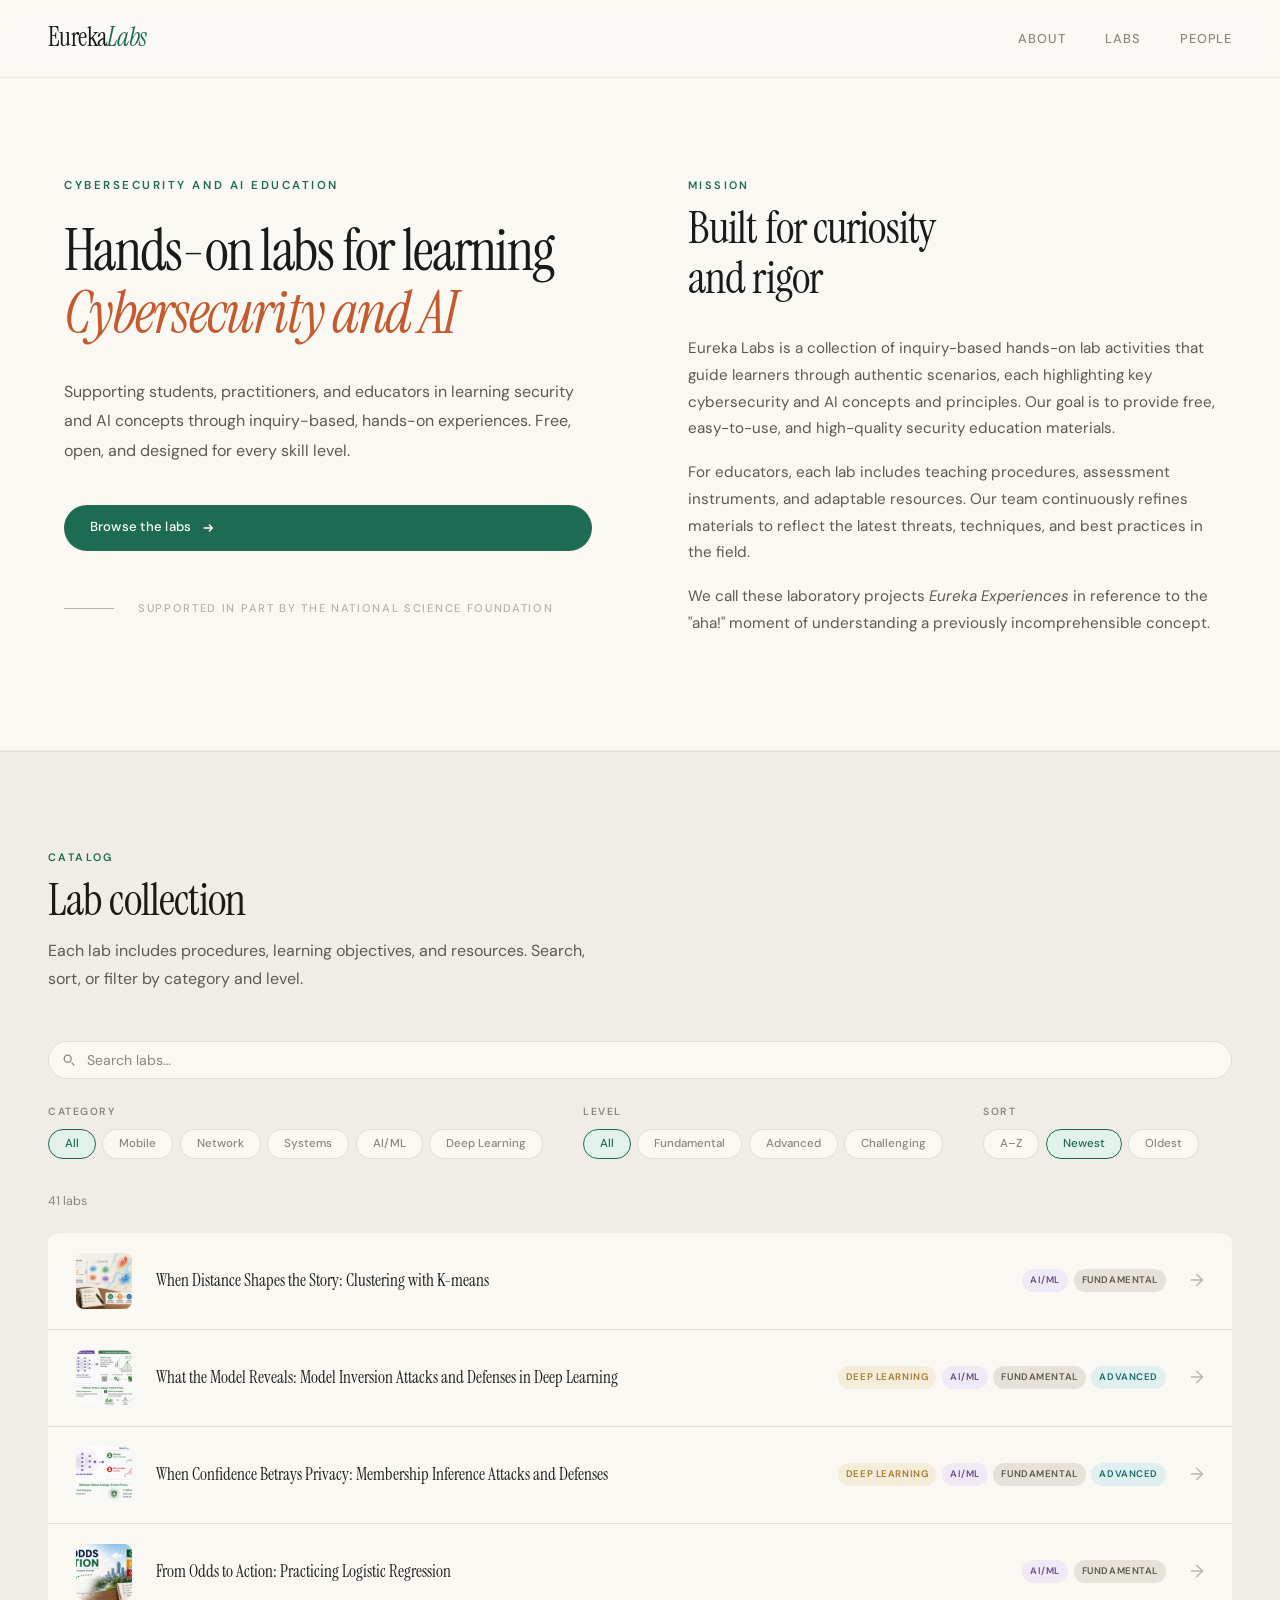
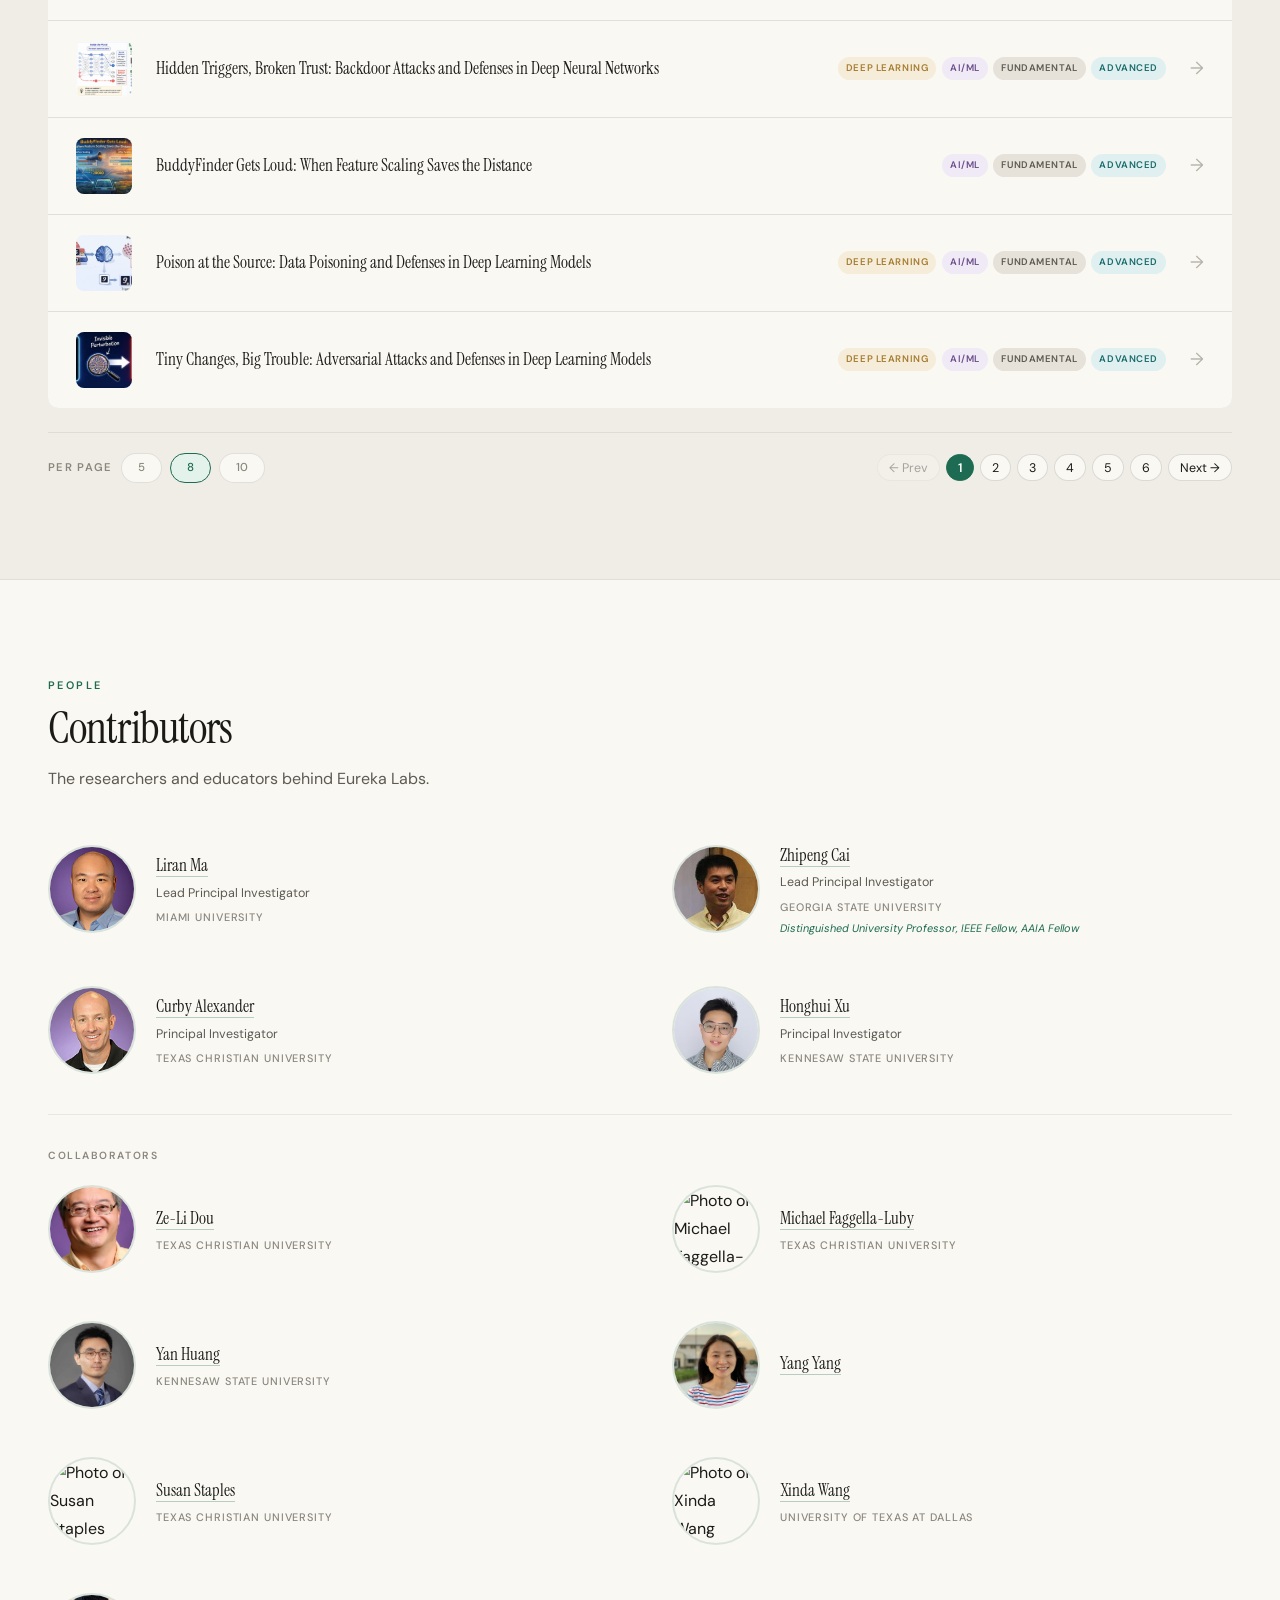
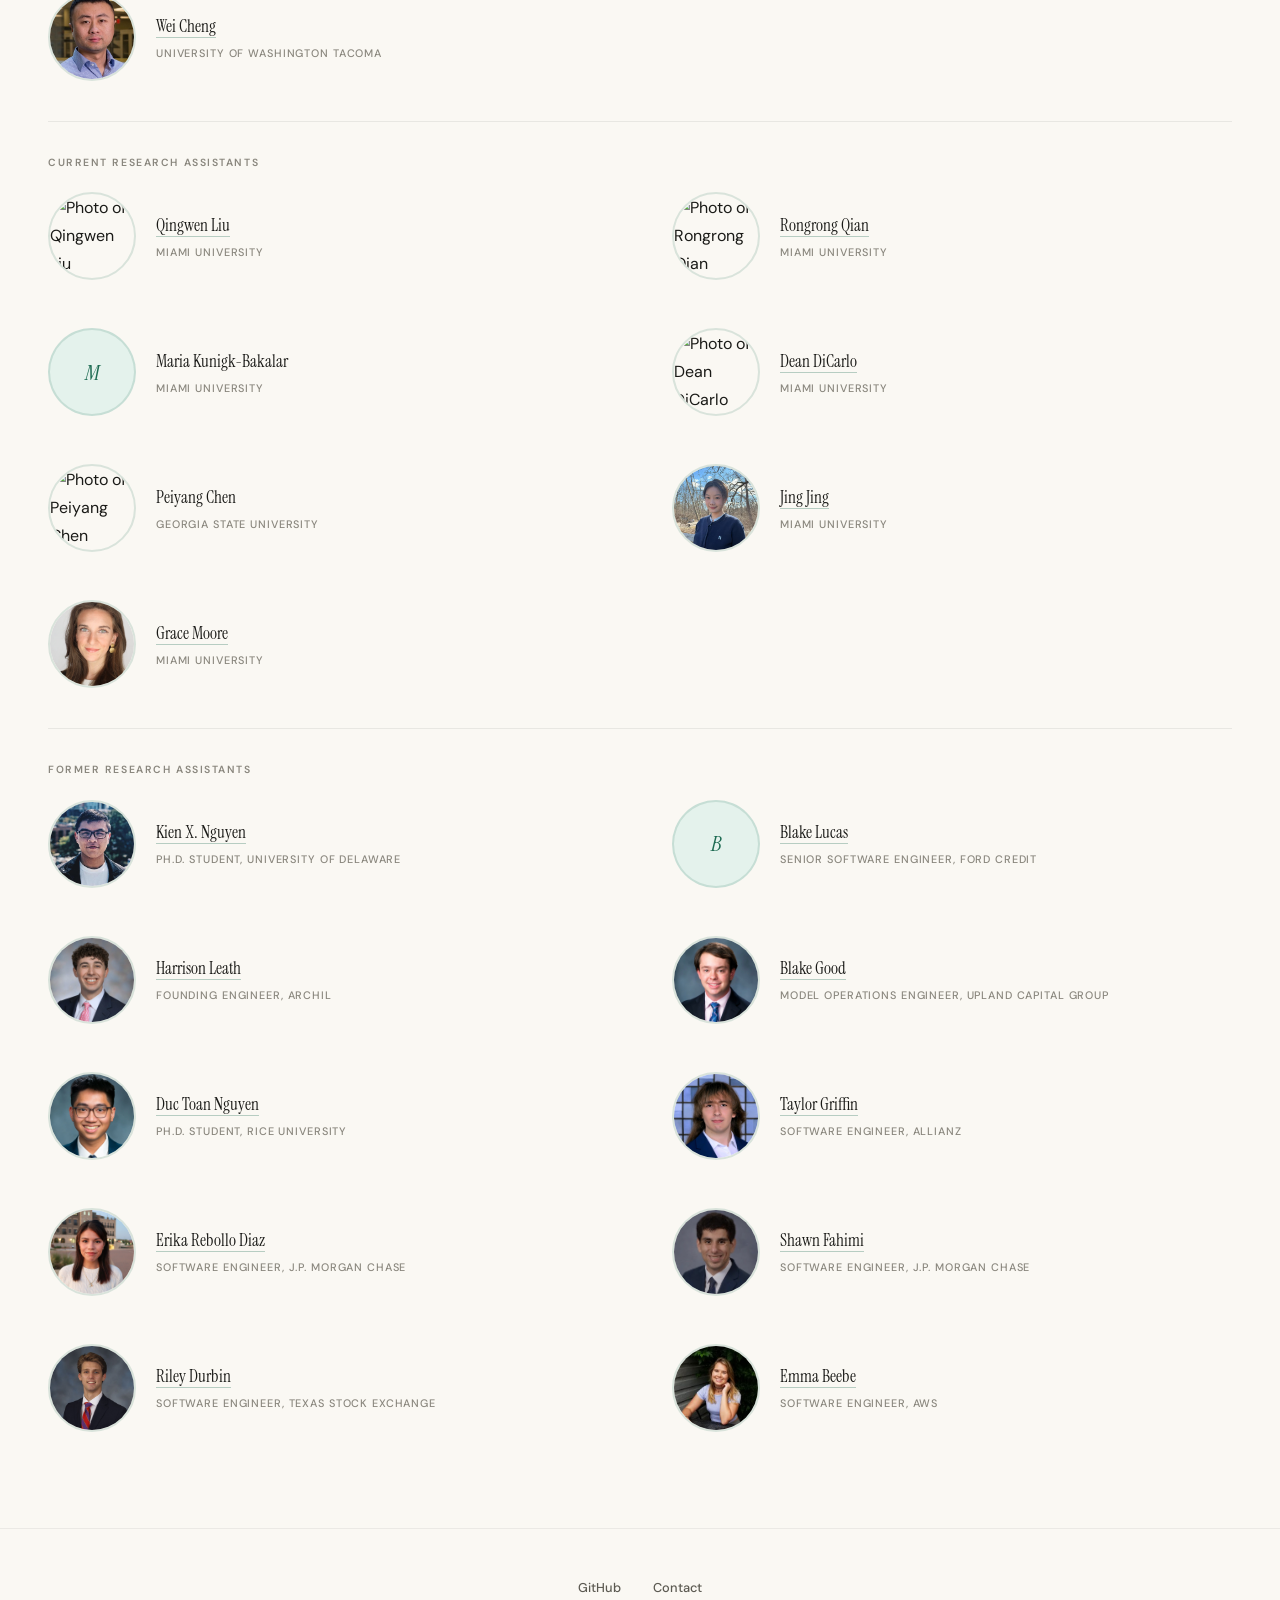
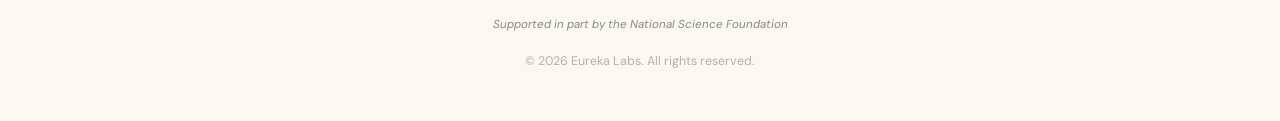
==== index.html @ 3bc28988 "Restore Yang Yang to Collaborators section Co-Authored-By: Claude Opus 4.8 <noreply@anthropic.com>" ====
<!DOCTYPE html>
<html lang="en">
<head>
  <meta charset="UTF-8">
  <meta name="viewport" content="width=device-width, initial-scale=1.0">
  <meta name="description" content="Eureka Labs — Free, inquiry-based, hands-on cybersecurity and AI labs for students, practitioners, and educators at every skill level.">
  <meta name="keywords" content="cybersecurity labs, AI labs, machine learning labs, hands-on security, WEP, WPA, SQL injection, XSS, deep learning, adversarial attacks, education">
  <meta property="og:type"        content="website">
  <meta property="og:url"         content="https://eurekalabs.net/">
  <meta property="og:title"       content="Eureka Labs — Hands-on Labs for Learning Security and AI">
  <meta property="og:description" content="Free, inquiry-based, hands-on cybersecurity and AI labs for students, practitioners, and educators at every skill level.">
  <meta property="og:image"       content="https://eurekalabs.net/og-image.png">
  <meta name="twitter:card"       content="summary_large_image">
  <link rel="canonical" href="https://eurekalabs.net/">
  <title>Eureka Labs — Hands-on Labs for Learning Security and AI</title>
  <link rel="preconnect" href="https://fonts.googleapis.com">
  <link rel="preconnect" href="https://fonts.gstatic.com" crossorigin>
  <link href="https://fonts.googleapis.com/css2?family=Instrument+Serif&family=DM+Sans:opsz,wght@9..40,400;9..40,500;9..40,600&display=swap" rel="stylesheet">
  <link rel="icon" type="image/svg+xml" href="favicon.svg">
  <link rel="stylesheet" href="style.css">
  <!-- Google Analytics -->
  <script async src="https://www.googletagmanager.com/gtag/js?id=G-SVHM47HLQ2"></script>
  <script>
    window.dataLayer = window.dataLayer || [];
    function gtag(){ dataLayer.push(arguments); }
    gtag('js', new Date());
    gtag('config', 'G-SVHM47HLQ2');
  </script>
</head>
<body>
  <a href="#labs" class="skip-link">Skip to labs</a>

  <nav>
    <a href="index.html" class="logo">Eureka<em>Labs</em></a>
    <ul class="nav-links">
      <li><a href="#about">About</a></li>
      <li><a href="#labs">Labs</a></li>
      <li><a href="#team">People</a></li>
    </ul>
    <button class="hamburger" aria-label="Open menu" onclick="document.getElementById('mobile-menu').classList.add('open')">
      <svg viewBox="0 0 24 24" fill="none" stroke-width="1.5" stroke-linecap="round"><path d="M4 7h16M4 12h16M4 17h16"/></svg>
    </button>
  </nav>

  <div class="mobile-menu" id="mobile-menu">
    <button class="close-btn" aria-label="Close menu" onclick="this.parentElement.classList.remove('open')">
      <svg viewBox="0 0 24 24" fill="none" stroke-width="1.5" stroke-linecap="round"><path d="M6 6l12 12M6 18L18 6"/></svg>
    </button>
    <a href="#about" onclick="this.parentElement.classList.remove('open')">About</a>
    <a href="#labs"  onclick="this.parentElement.classList.remove('open')">Labs</a>
    <a href="#team"  onclick="this.parentElement.classList.remove('open')">People</a>
  </div>

  <section class="hero" id="about">
    <div class="hero-grid">
      <div class="hero-left">
        <div class="hero-eyebrow">Cybersecurity and AI Education</div>
        <h1>Hands-on labs for learning <span class="accent">Cybersecurity and AI</span></h1>
        <p>Supporting students, practitioners, and educators in learning security and AI concepts through inquiry-based, hands-on experiences. Free, open, and designed for every skill level.</p>
        <a href="#labs" class="btn-primary">
          Browse the labs
          <svg viewBox="0 0 16 16" fill="none" stroke="currentColor" stroke-width="1.5"><path d="M3 8h10M9 4l4 4-4 4"/></svg>
        </a>
        <div class="hero-rule">
          <span></span>
          <small>Supported in part by the National Science Foundation</small>
        </div>
      </div>
      <div class="hero-right">
        <div class="section-eyebrow">Mission</div>
        <div class="section-title">Built for curiosity<br>and rigor</div>
        <div class="about-columns">
        <div class="about-prose">
          <p>Eureka Labs is a collection of inquiry-based hands-on lab activities that guide learners through authentic scenarios, each highlighting key cybersecurity and AI concepts and principles. Our goal is to provide free, easy-to-use, and high-quality security education materials.</p>
          <p>For educators, each lab includes teaching procedures, assessment instruments, and adaptable resources. Our team continuously refines materials to reflect the latest threats, techniques, and best practices in the field.</p>
          <p>We call these laboratory projects <em>Eureka Experiences</em> in reference to the "aha!" moment of understanding a previously incomprehensible concept.</p>
        </div>
        </div><!-- /about-columns -->
      </div><!-- /hero-right -->
    </div><!-- /hero-grid -->
  </section>

  <section class="labs" id="labs">
    <div class="container">
      <div class="section-eyebrow">Catalog</div>
      <div class="section-title">Lab collection</div>
      <div class="section-desc">Each lab includes procedures, learning objectives, and resources. Search, sort, or filter by category and level.</div>
      <div class="search-wrap">
        <svg class="search-icon" viewBox="0 0 16 16" fill="none" stroke="currentColor" stroke-width="1.5"><circle cx="6.5" cy="6.5" r="4"/><path d="M11 11l3 3"/></svg>
        <input type="search" id="lab-search" placeholder="Search labs…" autocomplete="off" aria-label="Search labs">
      </div>
      <div class="filters-row">
        <div class="filter-group">
          <span id="cat-label">Category</span>
          <div class="filter-chips" id="cat-filters" role="group" aria-labelledby="cat-label"></div>
        </div>
        <div class="filter-group">
          <span id="level-label">Level</span>
          <div class="filter-chips" id="level-filters" role="group" aria-labelledby="level-label"></div>
        </div>
        <div class="filter-group">
          <span id="sort-label">Sort</span>
          <div class="filter-chips" id="sort-controls" role="group" aria-labelledby="sort-label">
            <button class="filter-btn" aria-pressed="false" data-sort="alpha">A–Z</button>
            <button class="filter-btn" aria-pressed="true"  data-sort="newest">Newest</button>
            <button class="filter-btn" aria-pressed="false" data-sort="oldest">Oldest</button>
          </div>
        </div>
      </div>
      <div class="labs-count" id="labs-count" aria-live="polite"></div>
      <div class="labs-list" id="labs-list"></div>
      <div class="no-results hidden" id="no-results">No labs match the selected filters.</div>
      <div id="pagination"></div>
    </div>
  </section>

  <section class="team" id="team">
    <div class="container">
      <div class="section-eyebrow">People</div>
      <div class="section-title">Contributors</div>
      <div class="section-desc">The researchers and educators behind Eureka Labs.</div>
      <div class="team-grid" id="team-grid"></div>
      <div class="collab-heading">Collaborators</div>
      <div class="team-grid collab-grid" id="collab-grid"></div>
      <div class="collab-heading">Current Research Assistants</div>
      <div class="team-grid collab-grid" id="ra-grid"></div>
      <div class="collab-heading">Former Research Assistants</div>
      <div class="team-grid collab-grid" id="former-grid"></div>
    </div>
  </section>

  <footer>
    <div class="footer-links">
      <a href="https://github.com/eurekalabs01/eurekalabs01.github.io">GitHub</a>
      <a href="mailto:eurekalabs01@gmail.com">Contact</a>
    </div>
    <p class="nsf-note">Supported in part by the National Science Foundation</p>
    <p>&copy; <span id="copyright-year">2026</span> Eureka Labs. All rights reserved.</p>
  </footer>

  <script src="data.js?v=24"></script>
  <script src="utils.js?v=24"></script>
  <script src="app.js?v=24"></script>
</body>
</html>
---- style.css ----
/* ============================================================================
   EUREKA LABS — SHARED STYLES
   All visual styles for index.html and lab.html.
   Design tokens (colors, fonts) are at the top — start here for theming.
   ============================================================================ */

:root {
  --color-page:        #faf8f3;
  --color-surface:     #f0ede6;
  --color-surface-alt: #e6e2da;
  --color-text:        #1a1a17;
  --color-text-mid:    #5c5a52;
  --color-text-muted:  #8a877e;
  --color-text-faint:  #b5b2a9;
  --color-forest:       #1d6b52;
  --color-forest-dark:  #155741;
  --color-forest-light: #e4f2ec;
  --color-copper:       #c45a2d;
  --color-copper-light: #faeee8;
  --color-plum:         #6b4f8a;
  --color-plum-light:   #f0eaf6;
  --font-serif: 'Instrument Serif', Georgia, serif;
  --font-sans:  'DM Sans', system-ui, sans-serif;
  --border-subtle: 1px solid rgba(0, 0, 0, 0.06);
  --radius:        10px;
  --radius-pill:   100px;
}

*, *::before, *::after { box-sizing: border-box; margin: 0; padding: 0; }
html { scroll-behavior: smooth; }
body { font-family: var(--font-sans); background: var(--color-page); color: var(--color-text); line-height: 1.75; overflow-x: hidden; }
a { color: var(--color-forest); text-decoration: none; transition: color 0.2s; }
a:hover { color: var(--color-copper); }

/* --- Utility --- */
.hidden { display: none !important; }

/* --- Accessibility --- */
.skip-link { position: absolute; top: -100%; left: 1rem; padding: 0.5rem 1rem; background: var(--color-forest); color: #fff; border-radius: var(--radius); z-index: 200; font-size: 0.8rem; }
.skip-link:focus { top: 1rem; }

/* --- Nav --- */
nav { position: fixed; top: 0; left: 0; right: 0; z-index: 100; padding: 1rem 3rem; display: flex; align-items: center; justify-content: space-between; background: rgba(250, 248, 243, 0.92); backdrop-filter: blur(16px); border-bottom: var(--border-subtle); }
.logo { font-family: var(--font-serif); font-size: 1.6rem; color: var(--color-text); letter-spacing: -0.02em; }
.logo em { font-style: italic; color: var(--color-forest); }
.nav-links { list-style: none; display: flex; gap: 2.5rem; }
.nav-links a { font-size: 0.8rem; color: var(--color-text-muted); font-weight: 500; letter-spacing: 0.06em; text-transform: uppercase; transition: color 0.2s; }
.nav-links a:hover { color: var(--color-text); }

.hamburger { display: none; background: none; border: none; cursor: pointer; padding: 4px; }
.hamburger svg { width: 24px; height: 24px; stroke: var(--color-text); }
.mobile-menu { display: none; position: fixed; top: 0; left: 0; right: 0; bottom: 0; background: rgba(250, 248, 243, 0.98); z-index: 150; flex-direction: column; align-items: center; justify-content: center; gap: 2rem; }
.mobile-menu.open { display: flex; }
.mobile-menu a { font-family: var(--font-serif); font-size: 1.8rem; color: var(--color-text); }
.mobile-menu .close-btn { position: absolute; top: 1.25rem; right: 1.5rem; background: none; border: none; cursor: pointer; padding: 4px; }
.mobile-menu .close-btn svg { width: 24px; height: 24px; stroke: var(--color-text); }

/* --- Layout --- */
section { padding: 6rem 3rem; }
.container { max-width: 1200px; margin: 0 auto; }
.section-eyebrow { font-size: 0.68rem; text-transform: uppercase; letter-spacing: 0.22em; color: var(--color-forest); margin-bottom: 0.5rem; font-weight: 600; }
.section-title { font-family: var(--font-serif); font-size: clamp(1.8rem, 3.5vw, 2.8rem); font-weight: 400; letter-spacing: -0.02em; margin-bottom: 0.75rem; line-height: 1.12; }
.section-desc { color: var(--color-text-mid); max-width: 540px; margin-bottom: 3rem; font-size: 1rem; }

/* --- Shared components --- */
.tag { font-size: 0.6rem; font-weight: 600; text-transform: uppercase; letter-spacing: 0.06em; padding: 0.18rem 0.5rem; border-radius: var(--radius-pill); white-space: nowrap; background: var(--tag-bg); color: var(--tag-color); }
.tags { display: flex; gap: 0.35rem; flex-wrap: wrap; }
.btn-primary { display: inline-flex; align-items: center; gap: 0.6rem; padding: 0.7rem 1.6rem; background: var(--color-forest); border: none; border-radius: var(--radius-pill); font-family: var(--font-sans); font-size: 0.82rem; font-weight: 500; color: #fff; letter-spacing: 0.02em; cursor: pointer; transition: background 0.25s; }
.btn-primary:hover { background: var(--color-forest-dark); color: #fff; }
.btn-primary svg { width: 14px; height: 14px; transition: transform 0.25s; }
.btn-primary:hover svg { transform: translateX(3px); }

/* --- Hero (index.html) --- */
.hero { padding: 8rem 4rem 6rem; border-bottom: var(--border-subtle); }
.hero-grid { display: grid; grid-template-columns: 1fr 1fr; gap: 6rem; align-items: start; max-width: 1440px; margin: 0 auto; }
.hero-left { display: flex; flex-direction: column; padding-top: 3rem; }
.hero-right { padding-top: 3rem; }
.hero-eyebrow { font-size: 0.72rem; text-transform: uppercase; letter-spacing: 0.22em; color: var(--color-forest); margin-bottom: 1.5rem; font-weight: 600; }
.hero h1 { font-family: var(--font-serif); font-size: clamp(2.4rem, 4.5vw, 4rem); font-weight: 400; line-height: 1.08; letter-spacing: -0.03em; margin-bottom: 2rem; }
.hero h1 .accent { font-style: italic; color: var(--color-copper); }
.hero-left > p { color: var(--color-text-mid); font-size: 1rem; line-height: 1.85; margin-bottom: 2.5rem; }
.hero-rule { display: flex; align-items: center; gap: 1.5rem; margin-top: 3rem; }
.hero-rule span { height: 1px; flex: 0 0 50px; background: var(--color-text-faint); }
.hero-rule small { font-size: 0.7rem; color: var(--color-text-faint); text-transform: uppercase; letter-spacing: 0.15em; font-weight: 500; }

/* --- About columns (inside hero-right) --- */
.about-columns { display: grid; grid-template-columns: 1fr; gap: 2rem; margin-top: 2rem; }
.about-prose { color: var(--color-text-mid); font-size: 0.95rem; }
.about-prose p { margin-bottom: 1.1rem; }

/* --- Lab catalog (index.html) --- */
.labs { background: var(--color-surface); border-top: var(--border-subtle); border-bottom: var(--border-subtle); }
.search-wrap { position: relative; margin-bottom: 1.5rem; }
.search-icon { position: absolute; left: 0.85rem; top: 50%; transform: translateY(-50%); width: 14px; height: 14px; stroke: var(--color-text-muted); pointer-events: none; }
#lab-search { width: 100%; padding: 0.55rem 1rem 0.55rem 2.4rem; border: 1px solid rgba(0,0,0,0.1); border-radius: var(--radius-pill); background: var(--color-page); font-family: var(--font-sans); font-size: 0.88rem; color: var(--color-text); outline: none; transition: border-color 0.2s; }
#lab-search::placeholder { color: var(--color-text-muted); }
#lab-search:focus { border-color: var(--color-forest); }
.filters-row { display: flex; gap: 2.5rem; margin-bottom: 2rem; flex-wrap: wrap; align-items: flex-start; }
.filter-group span { display: block; font-size: 0.65rem; text-transform: uppercase; letter-spacing: 0.15em; color: var(--color-text-muted); font-weight: 600; margin-bottom: 0.5rem; }
.filter-chips { display: flex; gap: 0.4rem; flex-wrap: wrap; }
.filter-btn { font-family: var(--font-sans); font-size: 0.72rem; padding: 0.4rem 1rem; border: 1px solid rgba(0,0,0,0.1); border-radius: var(--radius-pill); background: var(--color-page); color: var(--color-text-muted); cursor: pointer; font-weight: 500; transition: all 0.2s; }
.filter-btn:hover { border-color: var(--color-text-mid); color: var(--color-text-mid); }
.filter-btn[aria-pressed="true"] { border-color: var(--color-forest); color: var(--color-forest); background: var(--color-forest-light); }
.labs-count { font-size: 0.78rem; color: var(--color-text-muted); margin-bottom: 1.25rem; }
.labs-list { display: flex; flex-direction: column; gap: 1px; background: rgba(0,0,0,0.06); border-radius: var(--radius); overflow: hidden; }
.lab-row { display: grid; grid-template-columns: 56px 1fr auto auto; gap: 1.5rem; align-items: center; padding: 1.25rem 1.75rem; background: var(--color-page); transition: background 0.2s; color: inherit; text-decoration: none; }
.lab-thumb { width: 56px; height: 56px; object-fit: cover; border-radius: 8px; flex-shrink: 0; background: var(--color-surface-alt); }
.lab-row:hover { background: rgba(255,255,255,0.7); color: inherit; }
.lab-row h3 { font-family: var(--font-serif); font-size: 1.05rem; font-weight: 400; line-height: 1.35; }
.lab-row .arrow { font-size: 1.1rem; color: var(--color-text-faint); transition: transform 0.2s, color 0.2s; flex-shrink: 0; }
.lab-row:hover .arrow { transform: translateX(4px); color: var(--color-forest); }
.no-results { padding: 3rem; text-align: center; background: var(--color-page); border-radius: var(--radius); color: var(--color-text-muted); font-size: 0.9rem; }

/* Pagination */
.pagination-bar { display: flex; align-items: center; justify-content: space-between; flex-wrap: wrap; gap: 1rem; margin-top: 1.5rem; padding-top: 1.25rem; border-top: 1px solid rgba(0,0,0,0.07); }
.page-size { display: flex; align-items: center; gap: 0.5rem; }
.page-size span { font-size: 0.7rem; text-transform: uppercase; letter-spacing: 0.12em; color: var(--color-text-muted); font-weight: 600; }
.page-controls { display: flex; align-items: center; gap: 0.35rem; }
.page-btn { padding: 0.3rem 0.7rem; border: 1px solid rgba(0,0,0,0.12); border-radius: var(--radius-pill); background: var(--color-page); font-family: var(--font-sans); font-size: 0.78rem; color: var(--color-text); cursor: pointer; transition: background 0.15s, border-color 0.15s; }
.page-btn:hover:not([disabled]) { background: var(--color-surface-alt); }
.page-btn.active { background: var(--color-forest); color: #fff; border-color: var(--color-forest); font-weight: 600; }
.page-btn[disabled] { opacity: 0.35; cursor: default; }

/* --- Team (index.html) --- */
.team { background: var(--color-page); }
.team-grid { display: grid; grid-template-columns: repeat(2, 1fr); gap: 3rem 4rem; }
.team-member { display: flex; align-items: center; gap: 1.25rem; }
.team-avatar { width: 88px; height: 88px; border-radius: 50%; flex-shrink: 0; object-fit: cover; border: 2px solid rgba(29,107,82,0.15); }
div.team-avatar { display: flex; align-items: center; justify-content: center; font-family: var(--font-serif); font-size: 1.4rem; font-style: italic; background: var(--color-forest-light); color: var(--color-forest); }
.team-member h4 { font-family: var(--font-serif); font-size: 1.05rem; font-weight: 400; margin-bottom: 0.15rem; }
.team-member h4 a { color: inherit; text-decoration: none; border-bottom: 1px solid rgba(29,107,82,0.3); transition: border-color 0.2s, color 0.2s; }
.team-member h4 a:hover { color: var(--color-forest); border-color: var(--color-forest); }
.team-member .role { font-size: 0.78rem; color: var(--color-text-mid); margin-bottom: 0.2rem; }
.team-member .affil { font-size: 0.68rem; color: var(--color-text-muted); text-transform: uppercase; letter-spacing: 0.08em; font-weight: 500; }
.team-member .honors { font-size: 0.68rem; color: var(--color-forest); font-style: italic; margin-top: 0.15rem; }
.collab-heading { font-size: 0.65rem; text-transform: uppercase; letter-spacing: 0.15em; color: var(--color-text-muted); font-weight: 600; margin: 2.5rem 0 1.25rem; padding-top: 2rem; border-top: 1px solid rgba(0,0,0,0.07); }
.collab-grid .team-member .role { display: none; }

/* --- Lab detail page (lab.html) --- */
.lab-page { padding: 8rem 3rem 4rem; max-width: 1200px; margin: 0 auto; }
.back-link { display: inline-block; font-size: 0.82rem; color: var(--color-text-muted); margin-bottom: 2rem; transition: color 0.2s; }
.back-link:hover { color: var(--color-forest); }
.lab-header { margin-bottom: 2rem; }
.lab-header .tags { margin-bottom: 1rem; }
.lab-header h1 { font-family: var(--font-serif); font-size: clamp(1.8rem, 4vw, 2.8rem); font-weight: 400; line-height: 1.15; letter-spacing: -0.02em; }
.lab-meta { display: flex; gap: 2rem; flex-wrap: wrap; padding: 1rem 0; margin-bottom: 2rem; border-top: var(--border-subtle); border-bottom: var(--border-subtle); }
.lab-meta-item { display: flex; flex-direction: column; gap: 0.15rem; }
.meta-label { font-size: 0.65rem; text-transform: uppercase; letter-spacing: 0.12em; color: var(--color-text-muted); font-weight: 600; }
/* Cover images display at natural aspect ratio — never cropped or upscaled */
.lab-image { width: fit-content; max-width: 100%; margin: 0 auto 2.5rem; border-radius: var(--radius); overflow: hidden; border: var(--border-subtle); }
.lab-image img { max-width: 100%; max-height: 480px; display: block; }
.lab-teaser { font-family: var(--font-serif); font-size: 1.1rem; font-style: italic; color: var(--color-text-mid); margin-bottom: 2rem; line-height: 1.6; }
.lab-note { margin-top: 1rem; font-size: 0.93rem; color: var(--color-text-muted); line-height: 1.65; background: var(--color-surface-alt); border-left: 3px solid var(--color-forest); border-radius: 0 var(--radius) var(--radius) 0; padding: 0.75rem 1rem; }
.lab-section { margin-bottom: 2.5rem; }
.lab-section h2 { font-family: var(--font-serif); font-size: 1.3rem; font-weight: 400; margin-bottom: 0.75rem; color: var(--color-text); }
.lab-section p { color: var(--color-text-mid); font-size: 1rem; line-height: 1.85; }
.resources-list { list-style: none; padding: 0; }
.resources-list li { margin-bottom: 0.5rem; }
.resources-list li a { font-size: 0.92rem; font-weight: 500; color: var(--color-forest); }
.resources-list li a:hover { color: var(--color-copper); }
.resource-label { display: block; font-size: 0.92rem; font-weight: 500; color: var(--color-text-mid); margin-bottom: 0.5rem; }
.resource-video { width: 100%; max-height: 360px; border-radius: var(--radius); border: var(--border-subtle); margin-bottom: 1rem; }
.lab-not-found { text-align: center; padding: 4rem 0; }
.lab-not-found h1 { font-family: var(--font-serif); font-size: 2rem; margin-bottom: 1rem; }
.lab-not-found p { color: var(--color-text-muted); margin-bottom: 2rem; }

/* --- Footer --- */
footer { padding: 3rem; text-align: center; border-top: var(--border-subtle); }
footer p { font-size: 0.78rem; color: var(--color-text-faint); }
.footer-links { display: flex; gap: 2rem; justify-content: center; margin-bottom: 1rem; }
.footer-links a { font-size: 0.8rem; color: var(--color-text-mid); font-weight: 500; }
.nsf-note { font-size: 0.72rem; color: var(--color-text-muted); margin-bottom: 1rem; font-style: italic; }

/* --- Mobile --- */
@media (max-width: 768px) {
  nav { padding: 1rem 1.5rem; }
  .nav-links { display: none; }
  .hamburger { display: block; }
  .hero { padding: 6rem 1.5rem 3rem; }
  .hero-grid { grid-template-columns: 1fr; gap: 3rem; }
  .hero-right { padding-top: 0; }
  section { padding: 4rem 1.5rem; }
  .filters-row { gap: 1.5rem; }
  .lab-row { grid-template-columns: 48px 1fr; gap: 0.75rem; padding: 1rem 1.25rem; }
  .lab-thumb { width: 48px; height: 48px; }
  .lab-row .tags { grid-column: 2; }
  .lab-row .arrow { display: none; }
  .lab-page { padding: 7rem 1.5rem 3rem; }
  .team-grid { grid-template-columns: 1fr; gap: 2rem; }
}
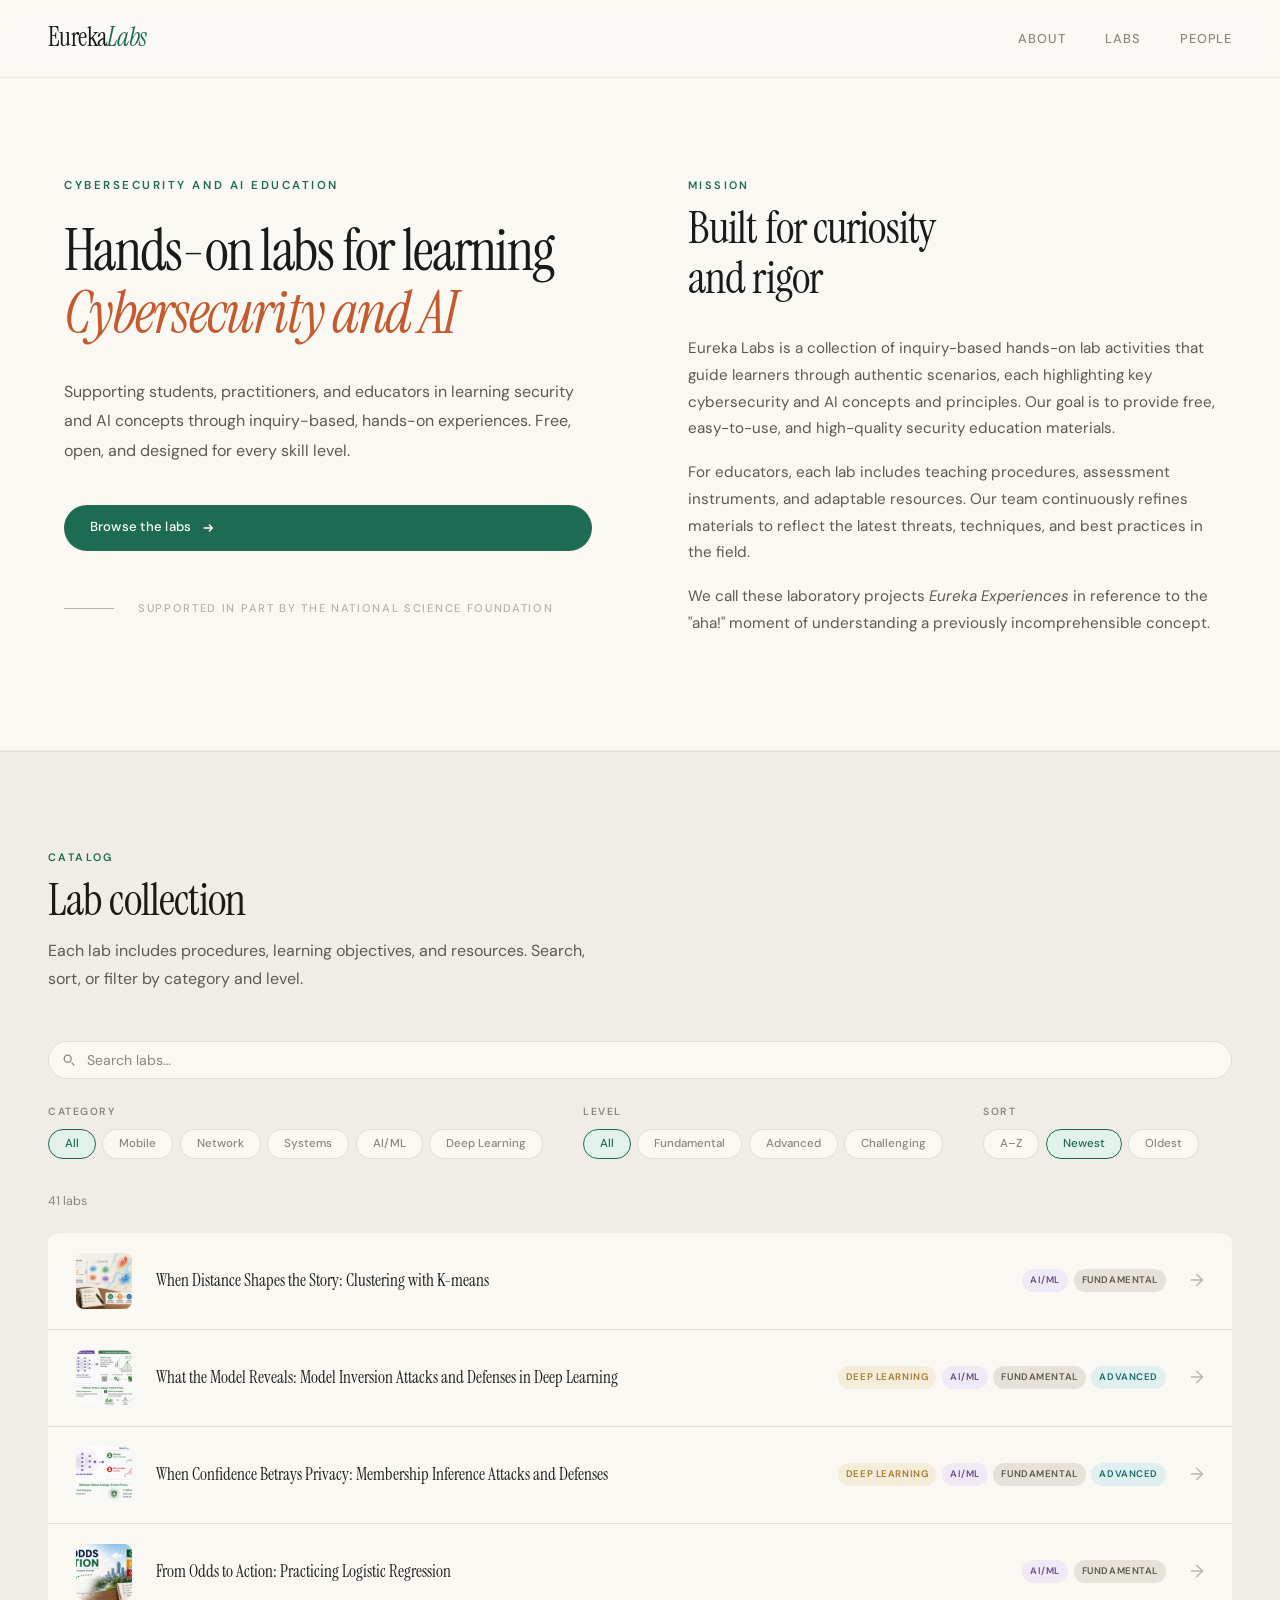
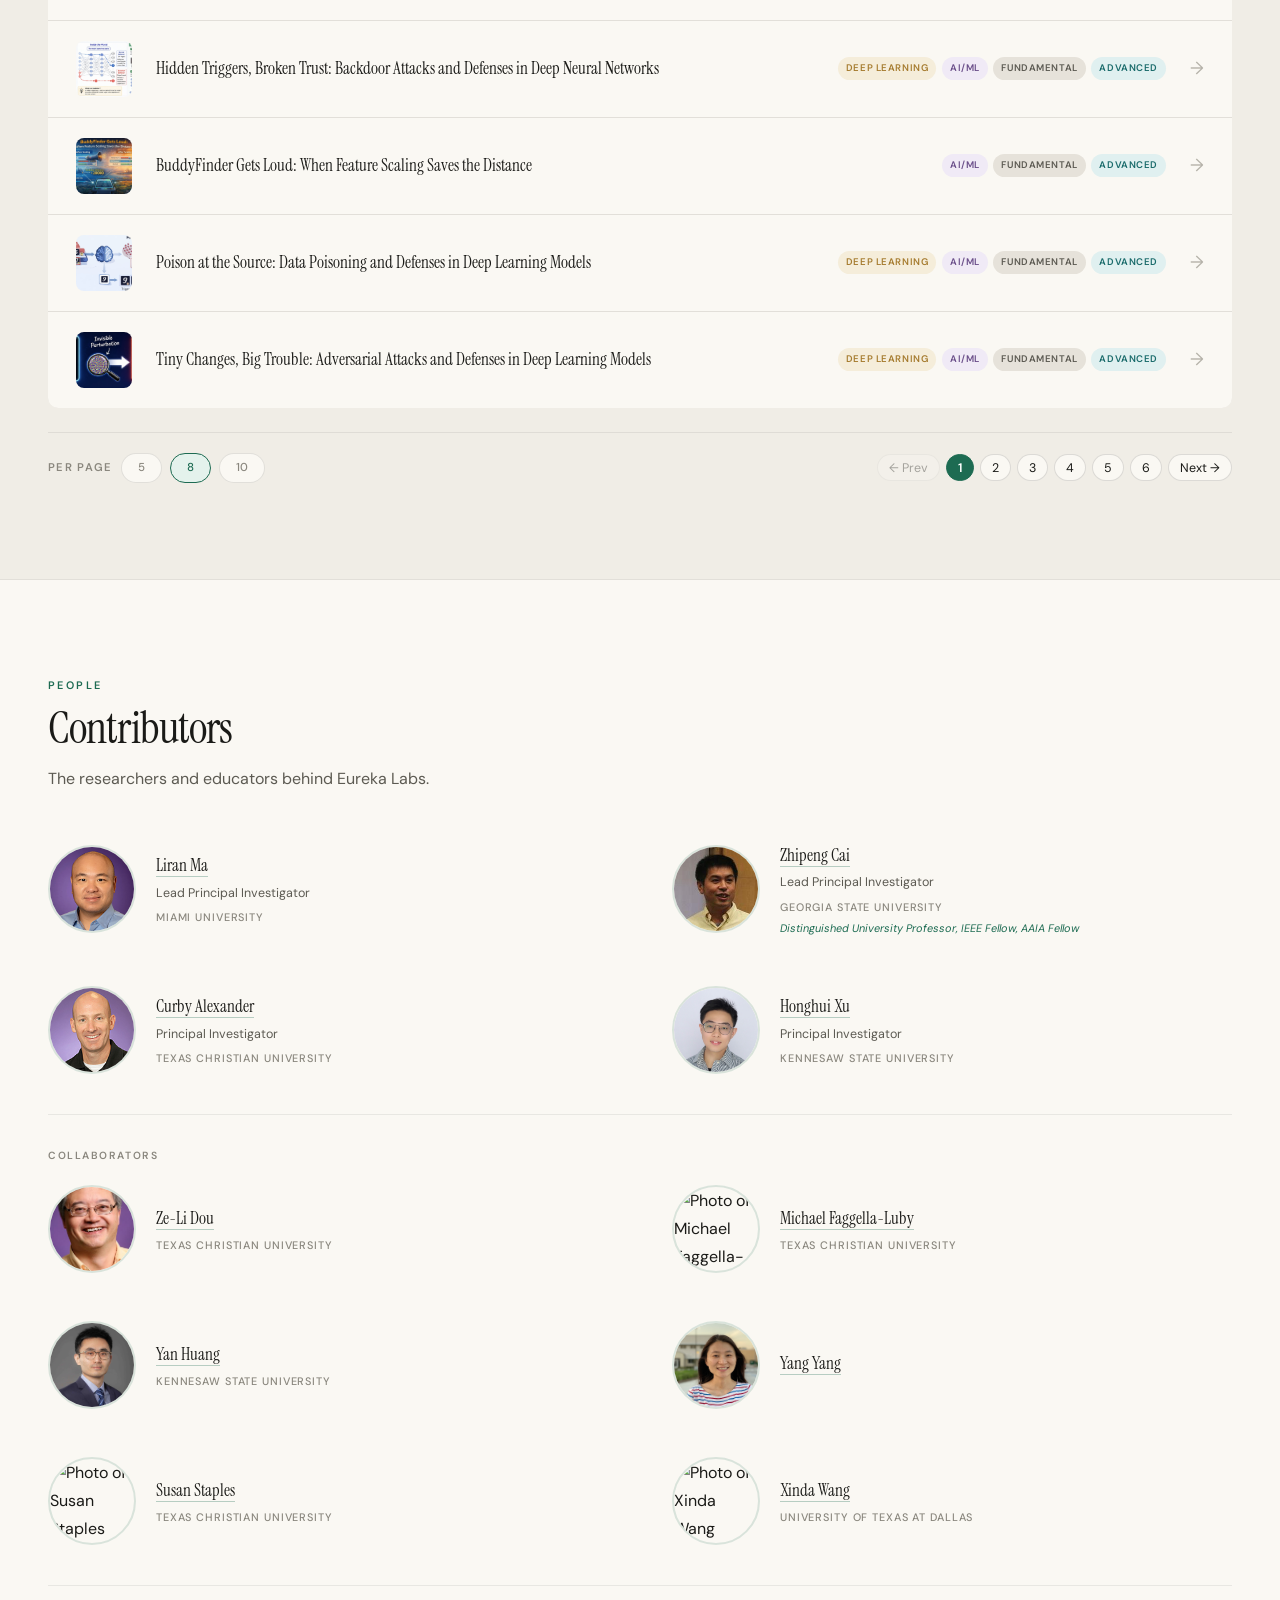
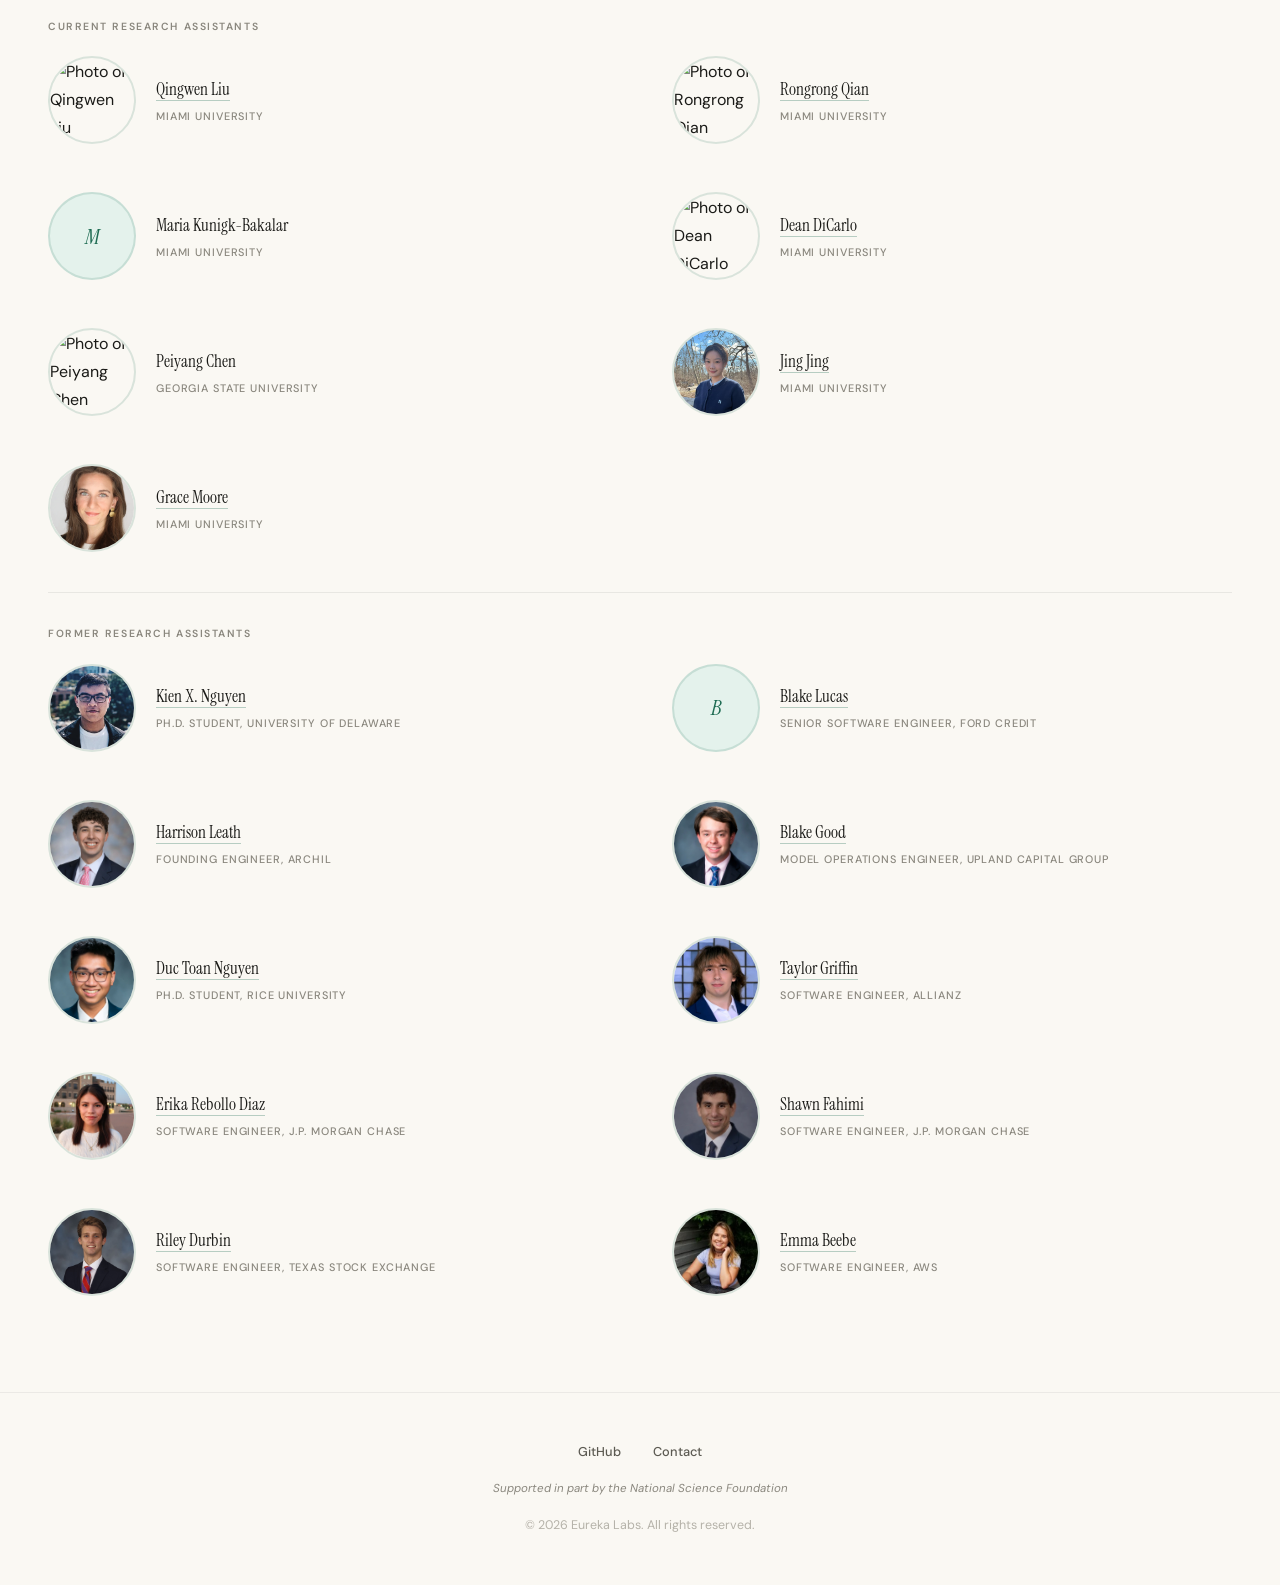
==== commit c4187fbf: "Hide Wei Cheng from Collaborators section Co-Authored-By: Claude Opus 4.8 <noreply@anthropic.com>" ====
--- a/index.html
+++ b/index.html
@@ -138,8 +138,8 @@
     <p>&copy; <span id="copyright-year">2026</span> Eureka Labs. All rights reserved.</p>
   </footer>
 
-  <script src="data.js?v=24"></script>
-  <script src="utils.js?v=24"></script>
-  <script src="app.js?v=24"></script>
+  <script src="data.js?v=25"></script>
+  <script src="utils.js?v=25"></script>
+  <script src="app.js?v=25"></script>
 </body>
 </html>
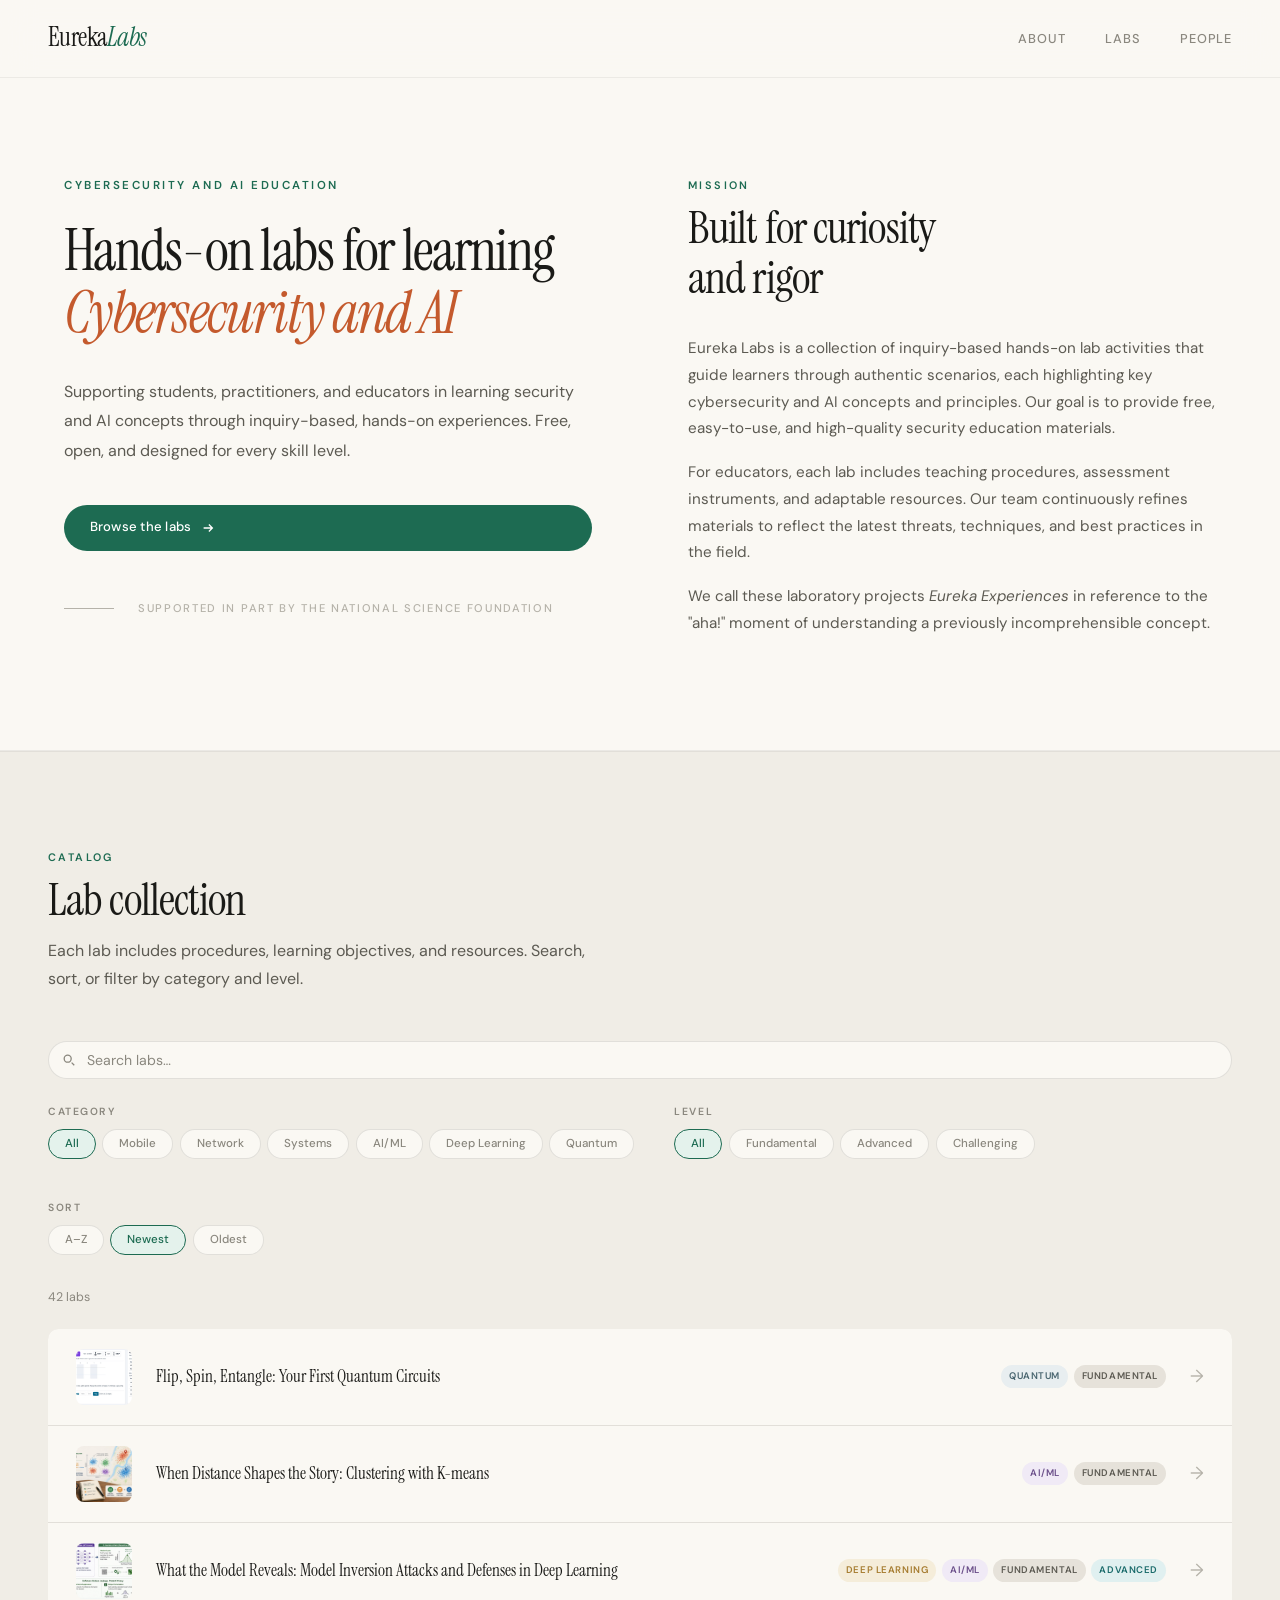
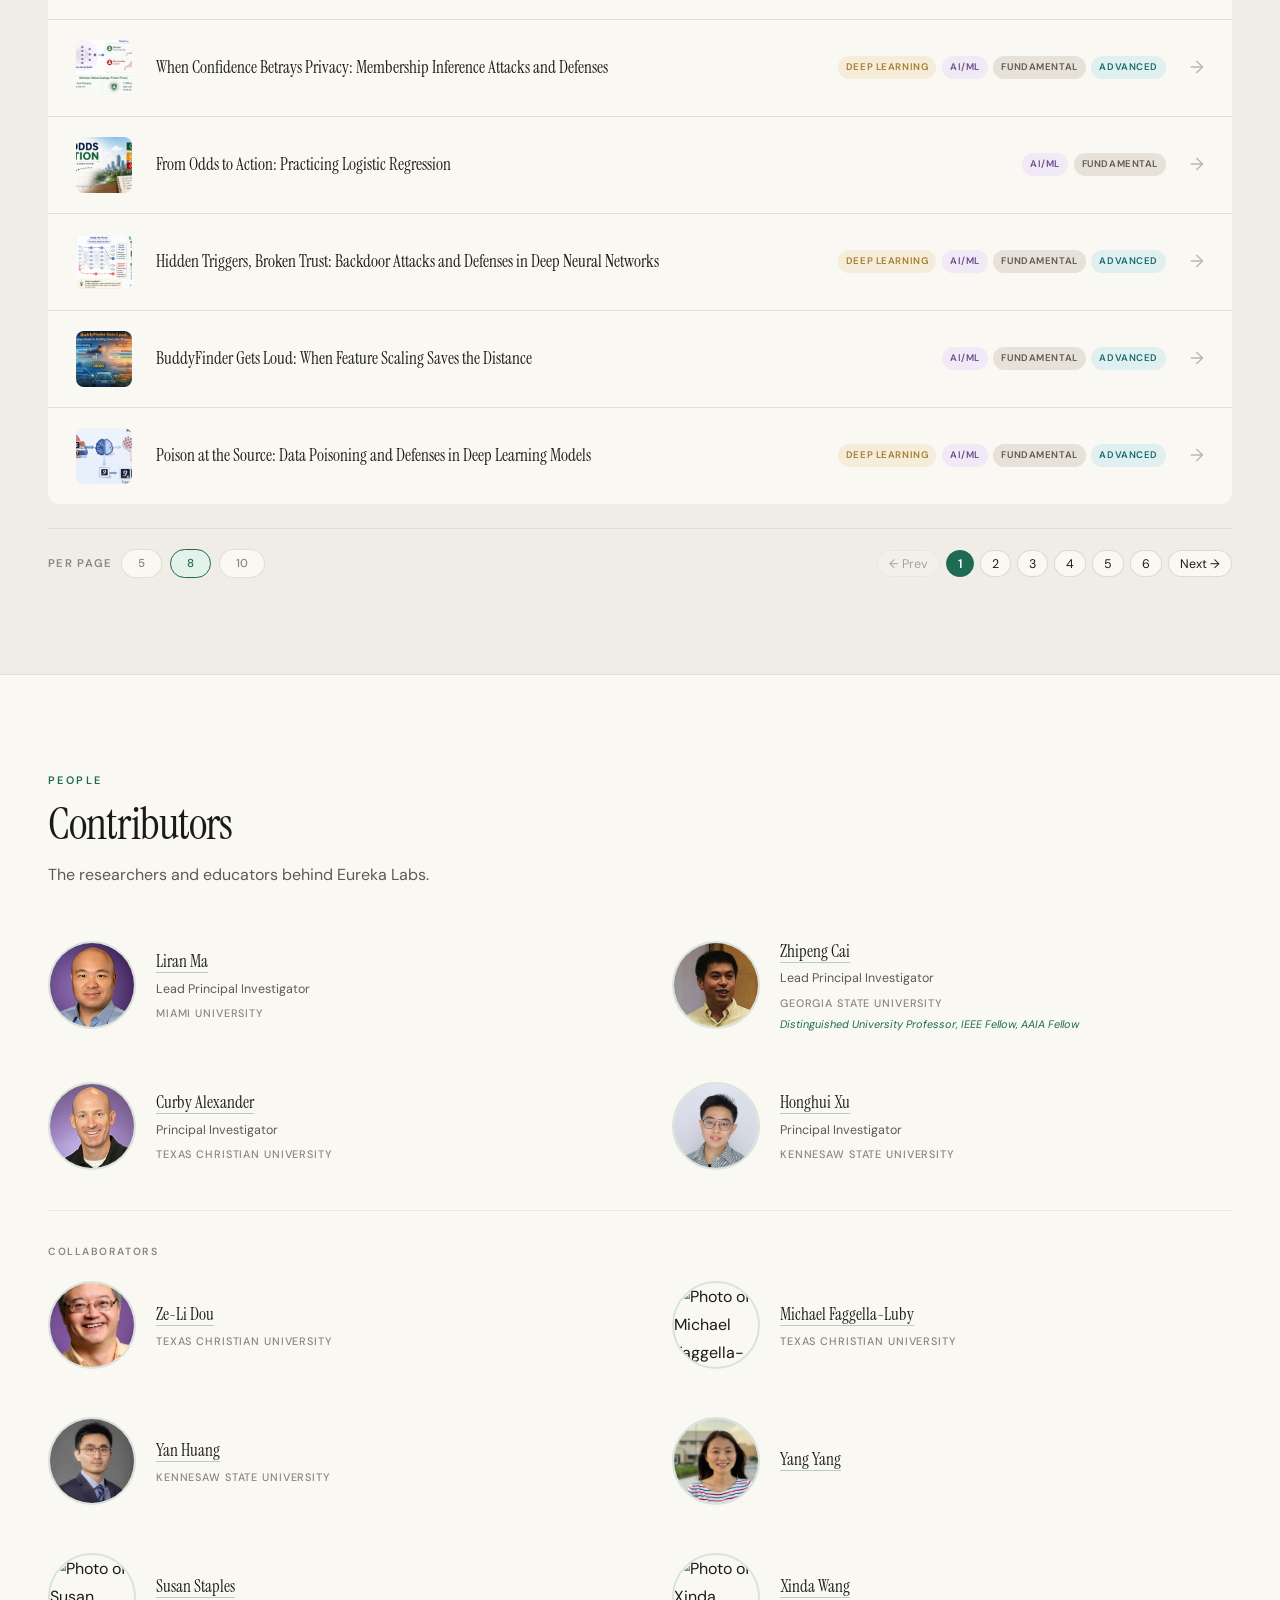
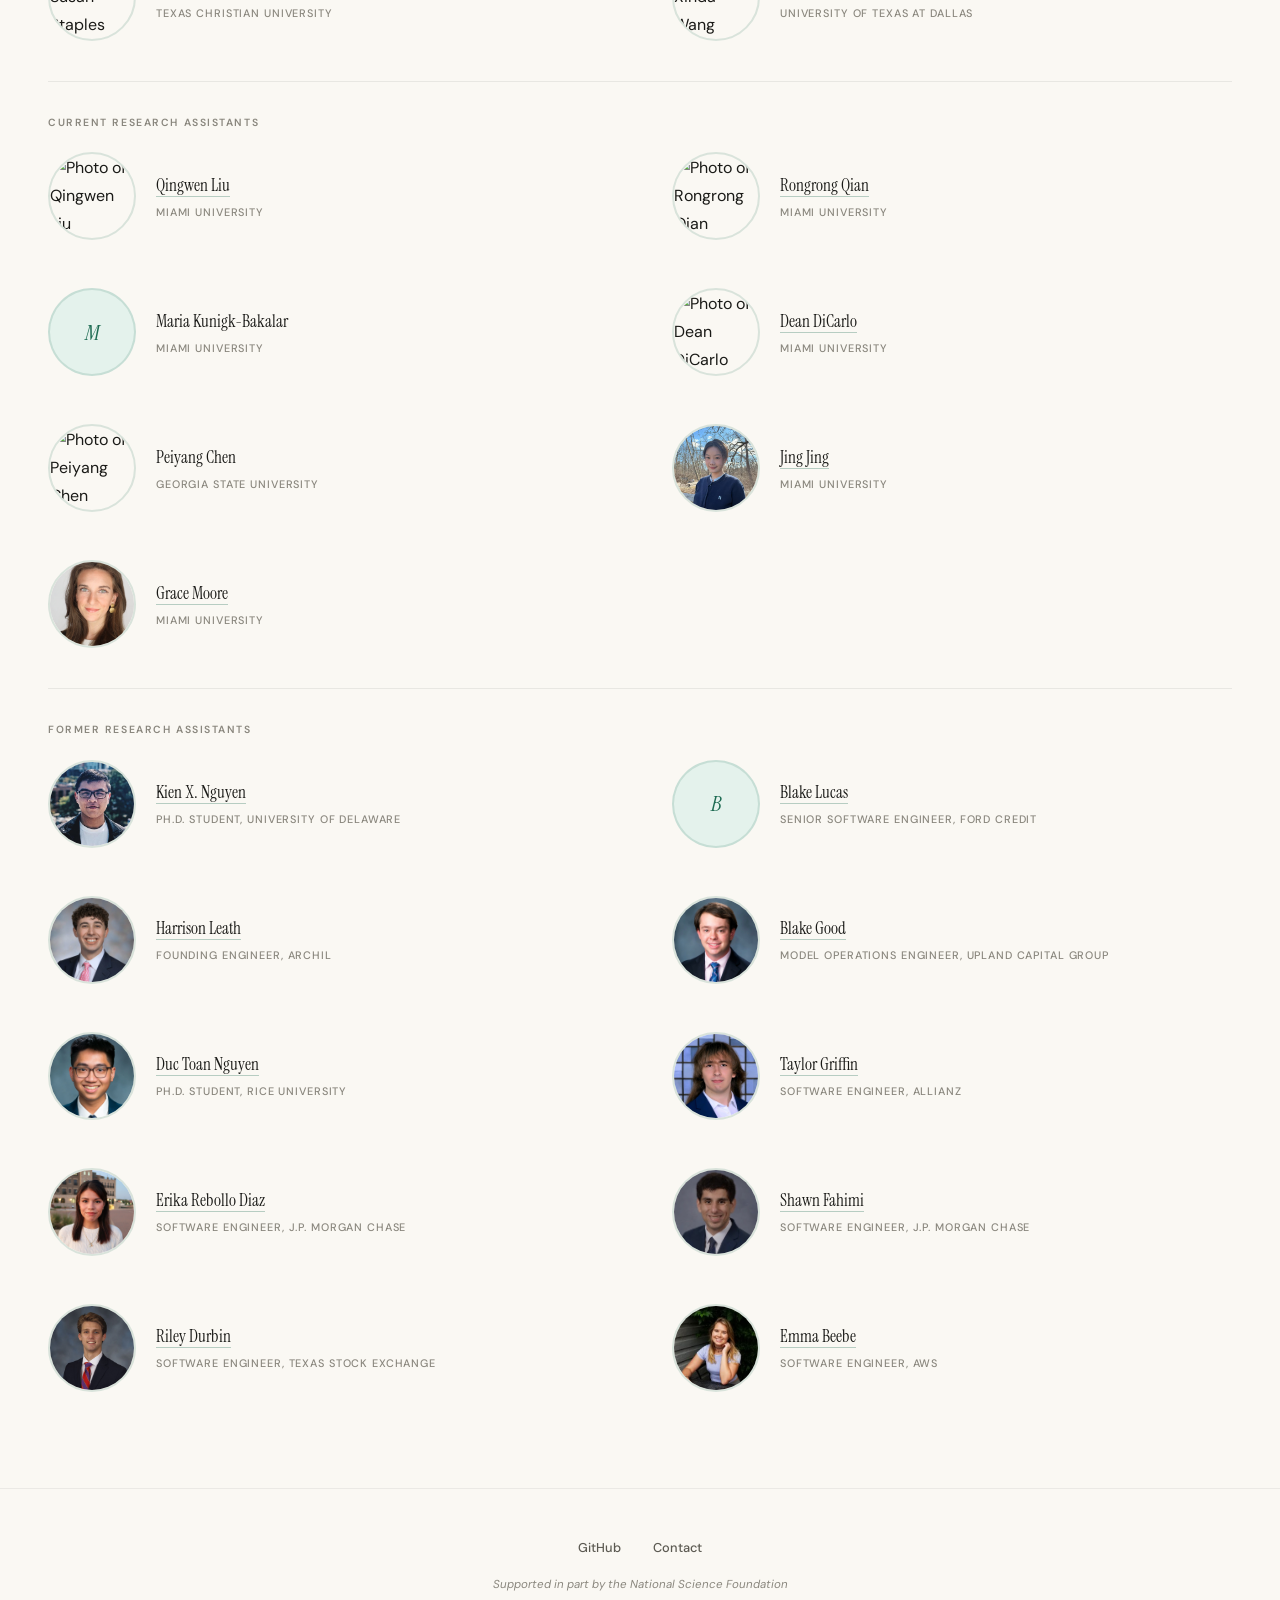
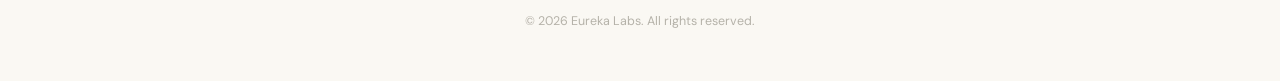
==== commit 4958bb0c: "Add Quantum Circuit Sandbox lab (Flip, Spin, Entangle) First lab in the Quantum category: an interac" ====
--- a/index.html
+++ b/index.html
@@ -138,8 +138,8 @@
     <p>&copy; <span id="copyright-year">2026</span> Eureka Labs. All rights reserved.</p>
   </footer>
 
-  <script src="data.js?v=25"></script>
-  <script src="utils.js?v=25"></script>
-  <script src="app.js?v=25"></script>
+  <script src="data.js?v=26"></script>
+  <script src="utils.js?v=26"></script>
+  <script src="app.js?v=26"></script>
 </body>
 </html>
--- a/style.css
+++ b/style.css
@@ -152,6 +152,14 @@
 .lab-teaser { font-family: var(--font-serif); font-size: 1.1rem; font-style: italic; color: var(--color-text-mid); margin-bottom: 2rem; line-height: 1.6; }
 .lab-note { margin-top: 1rem; font-size: 0.93rem; color: var(--color-text-muted); line-height: 1.65; background: var(--color-surface-alt); border-left: 3px solid var(--color-forest); border-radius: 0 var(--radius) var(--radius) 0; padding: 0.75rem 1rem; }
 .lab-section { margin-bottom: 2.5rem; }
+.lab-section p + .lab-launch { margin-top: 1rem; }
+.exercise-list { list-style: none; counter-reset: ex; display: grid; gap: 1rem; padding: 0; margin: 0; }
+.exercise-list li { counter-increment: ex; position: relative; padding: 1rem 1.25rem 1rem 3.5rem; background: var(--color-surface); border: var(--border-subtle); border-radius: var(--radius); }
+.exercise-list li::before { content: counter(ex); position: absolute; left: 1.1rem; top: 1rem; width: 1.6rem; height: 1.6rem; border-radius: 50%; background: var(--color-forest); color: #fff; font-size: 0.8rem; font-weight: 600; display: flex; align-items: center; justify-content: center; }
+.exercise-list h3 { font-family: var(--font-serif); font-size: 1.1rem; font-weight: 400; margin-bottom: 0.35rem; }
+.exercise-list p { font-size: 0.96rem; line-height: 1.7; }
+.exercise-list .exercise-check { margin-top: 0.5rem; color: var(--color-text-muted); font-size: 0.9rem; }
+.exercise-check span { display: inline-block; font-size: 0.65rem; text-transform: uppercase; letter-spacing: 0.12em; font-weight: 600; color: var(--color-forest); margin-right: 0.5rem; }
 .lab-section h2 { font-family: var(--font-serif); font-size: 1.3rem; font-weight: 400; margin-bottom: 0.75rem; color: var(--color-text); }
 .lab-section p { color: var(--color-text-mid); font-size: 1rem; line-height: 1.85; }
 .resources-list { list-style: none; padding: 0; }
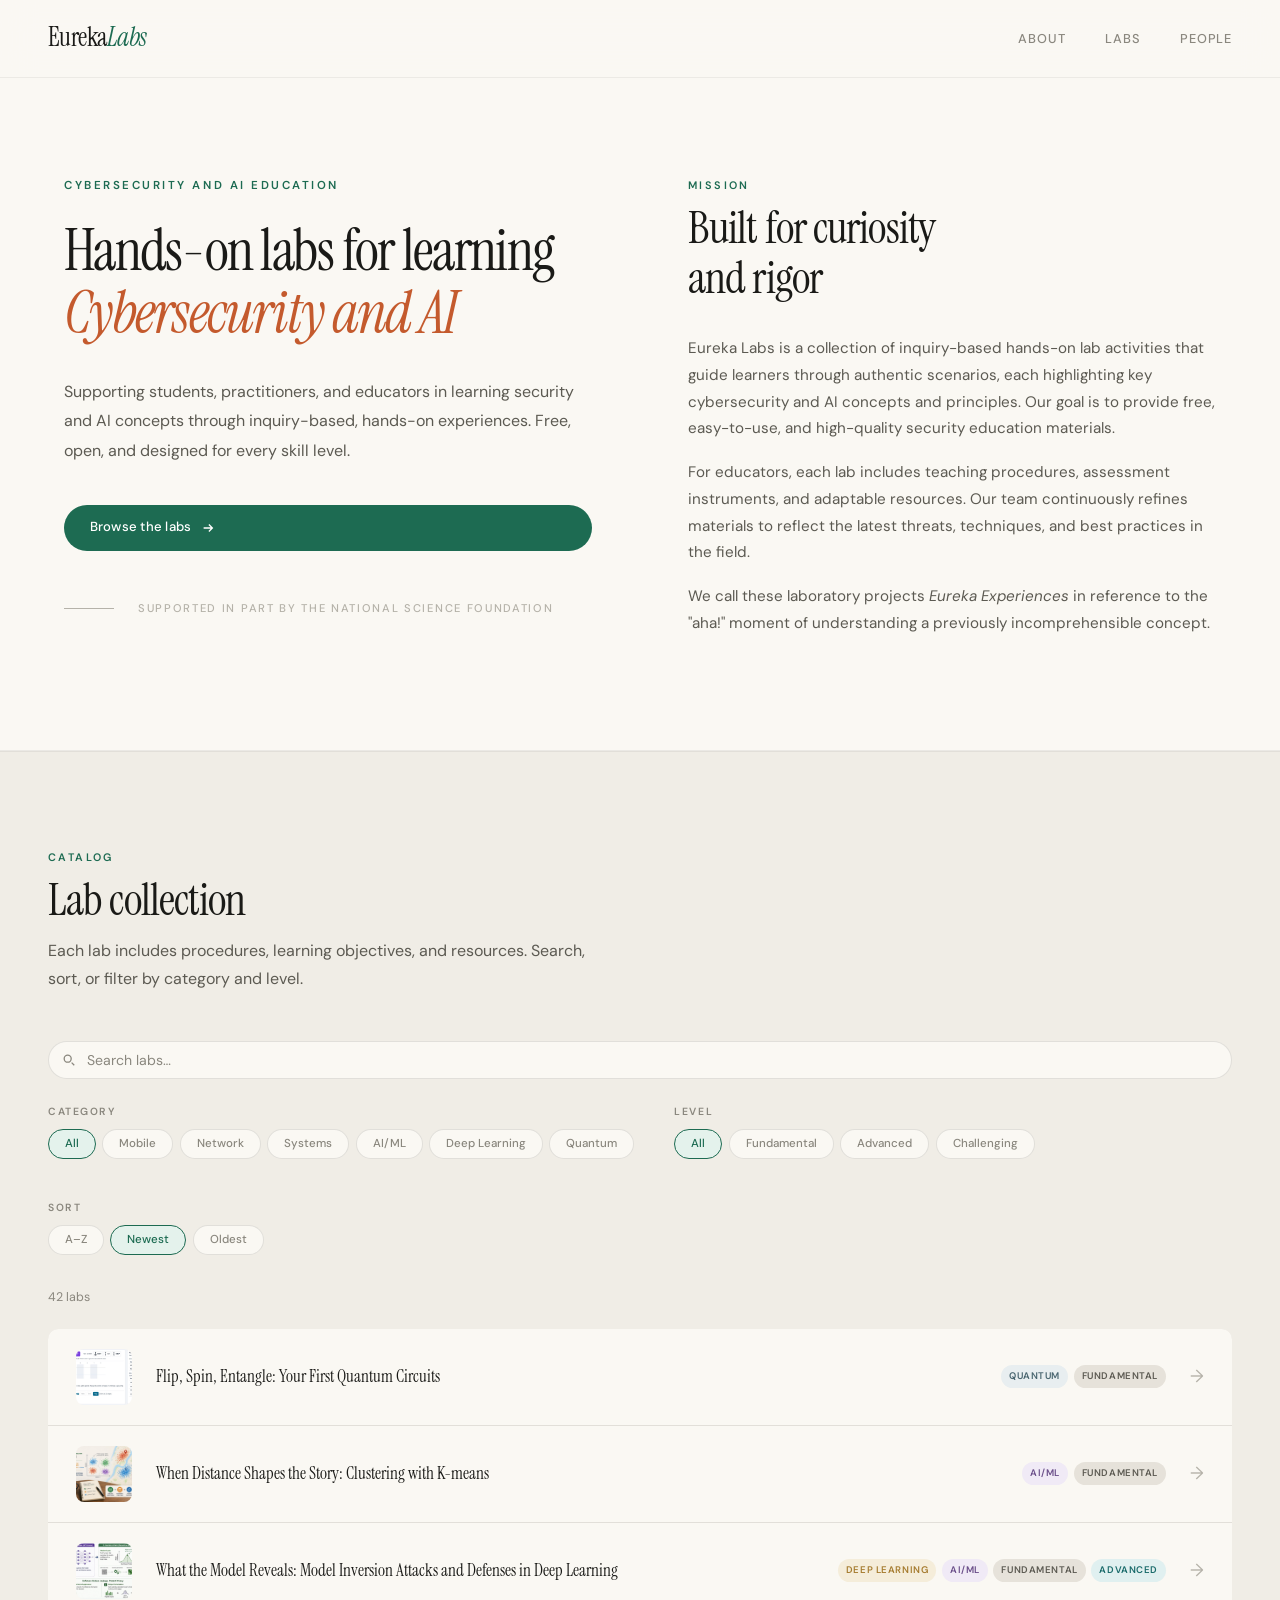
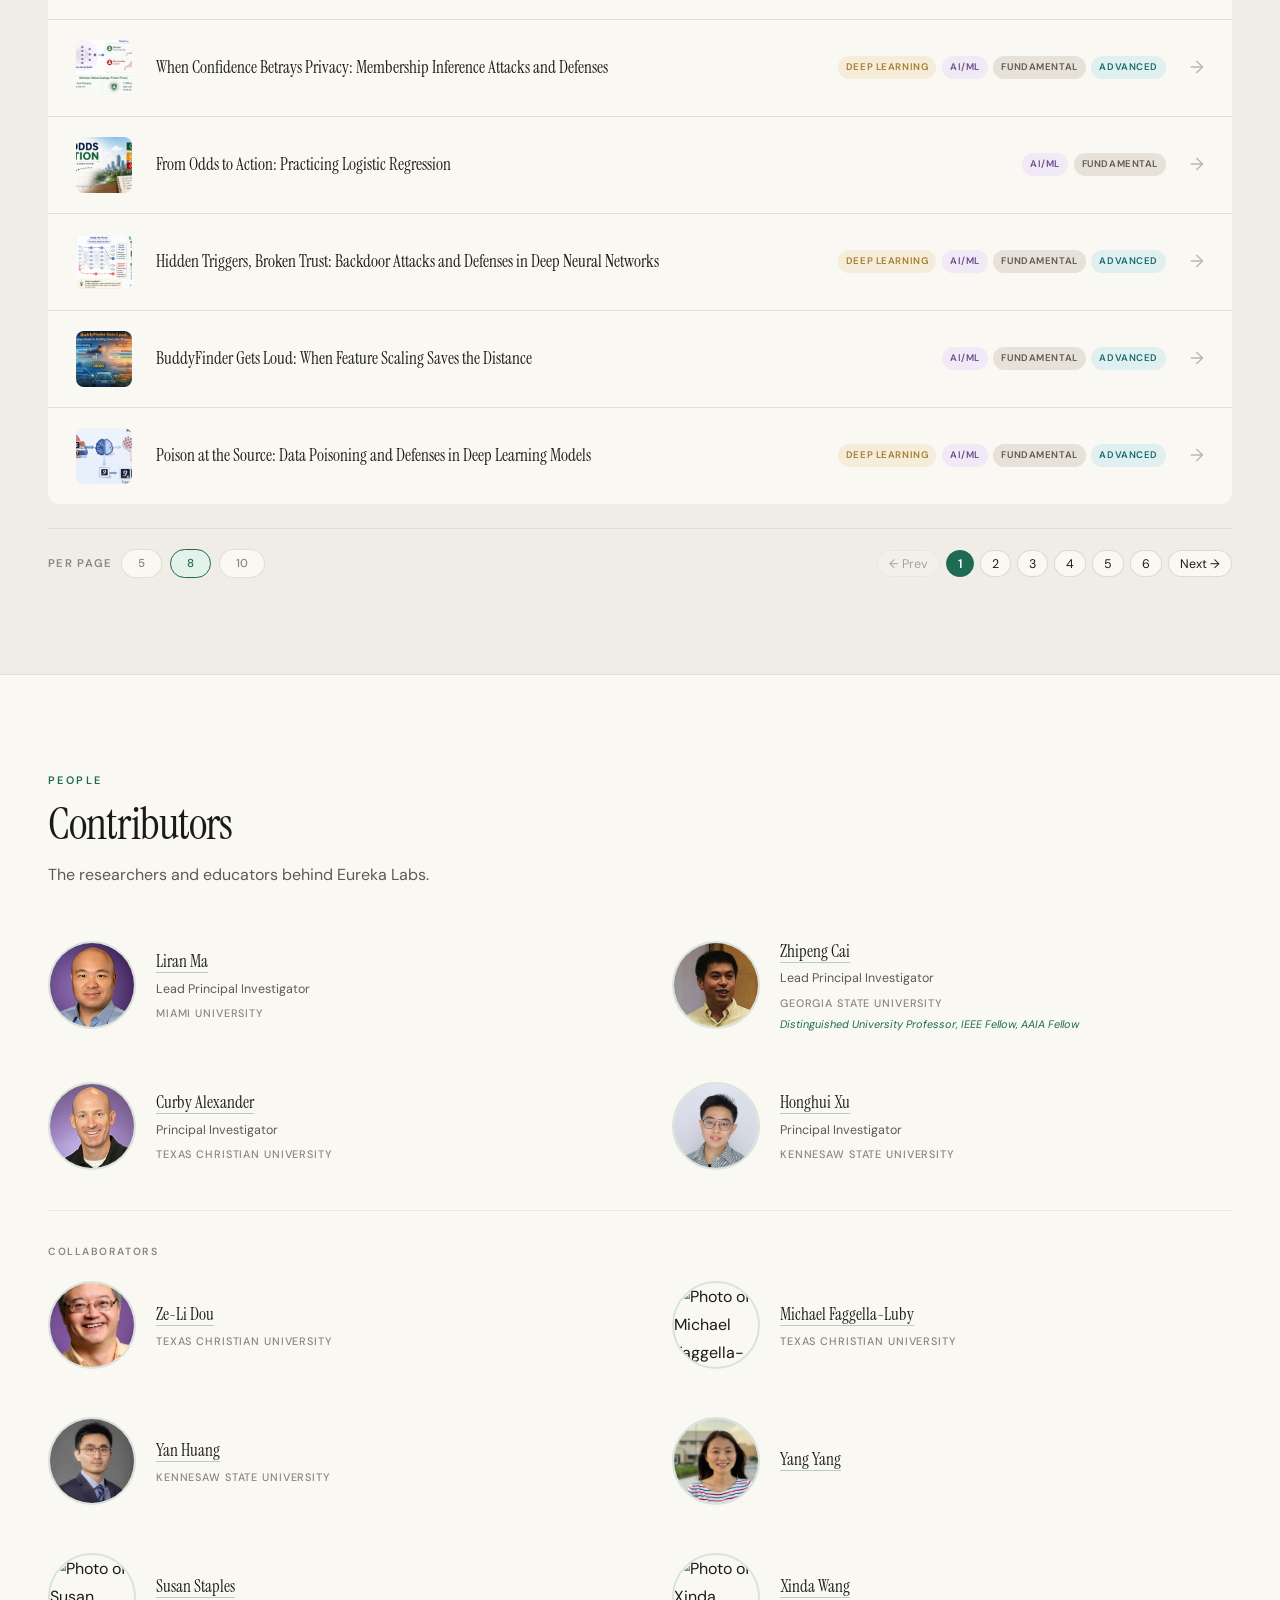
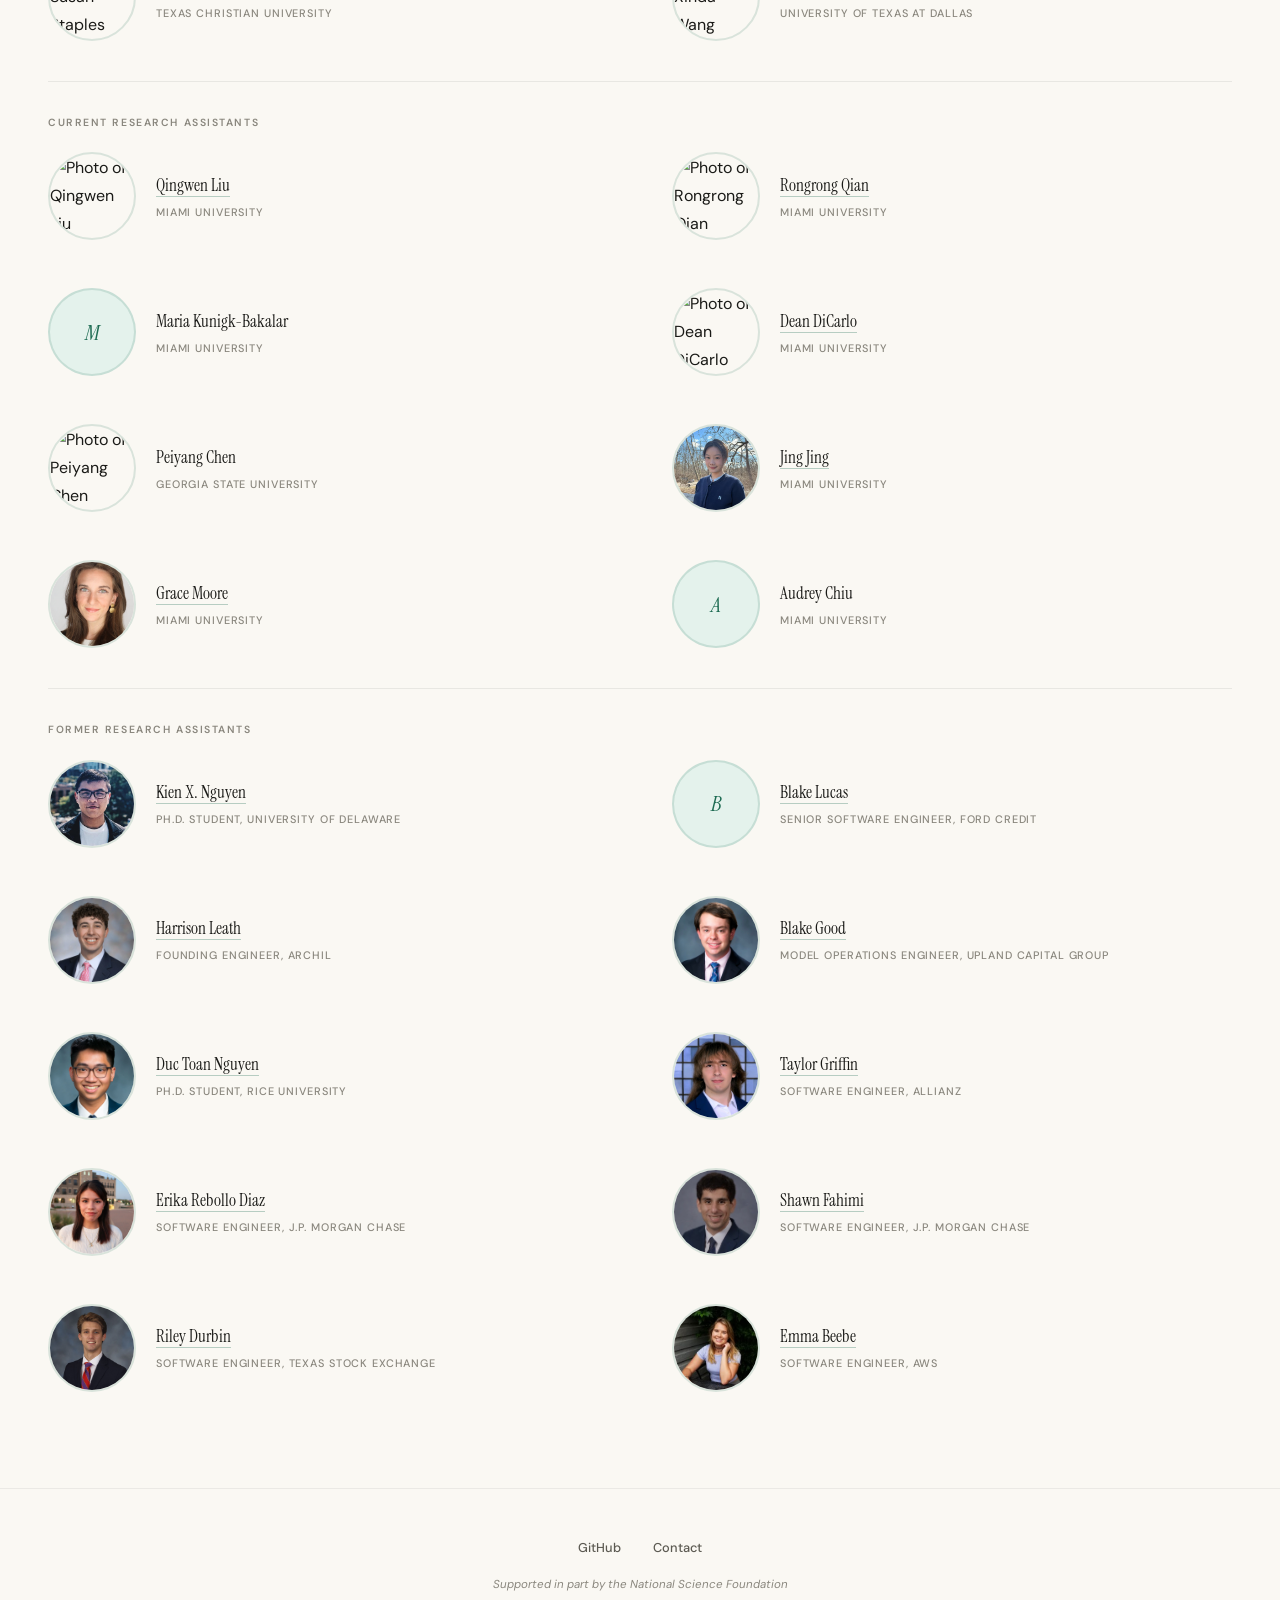
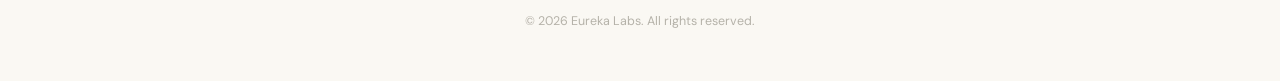
==== commit 65d30f5f: "Add Audrey Chiu to Current Research Assistants Miami University. No photo yet, so the card shows the" ====
--- a/index.html
+++ b/index.html
@@ -138,8 +138,8 @@
     <p>&copy; <span id="copyright-year">2026</span> Eureka Labs. All rights reserved.</p>
   </footer>
 
-  <script src="data.js?v=26"></script>
-  <script src="utils.js?v=26"></script>
-  <script src="app.js?v=26"></script>
+  <script src="data.js?v=27"></script>
+  <script src="utils.js?v=27"></script>
+  <script src="app.js?v=27"></script>
 </body>
 </html>
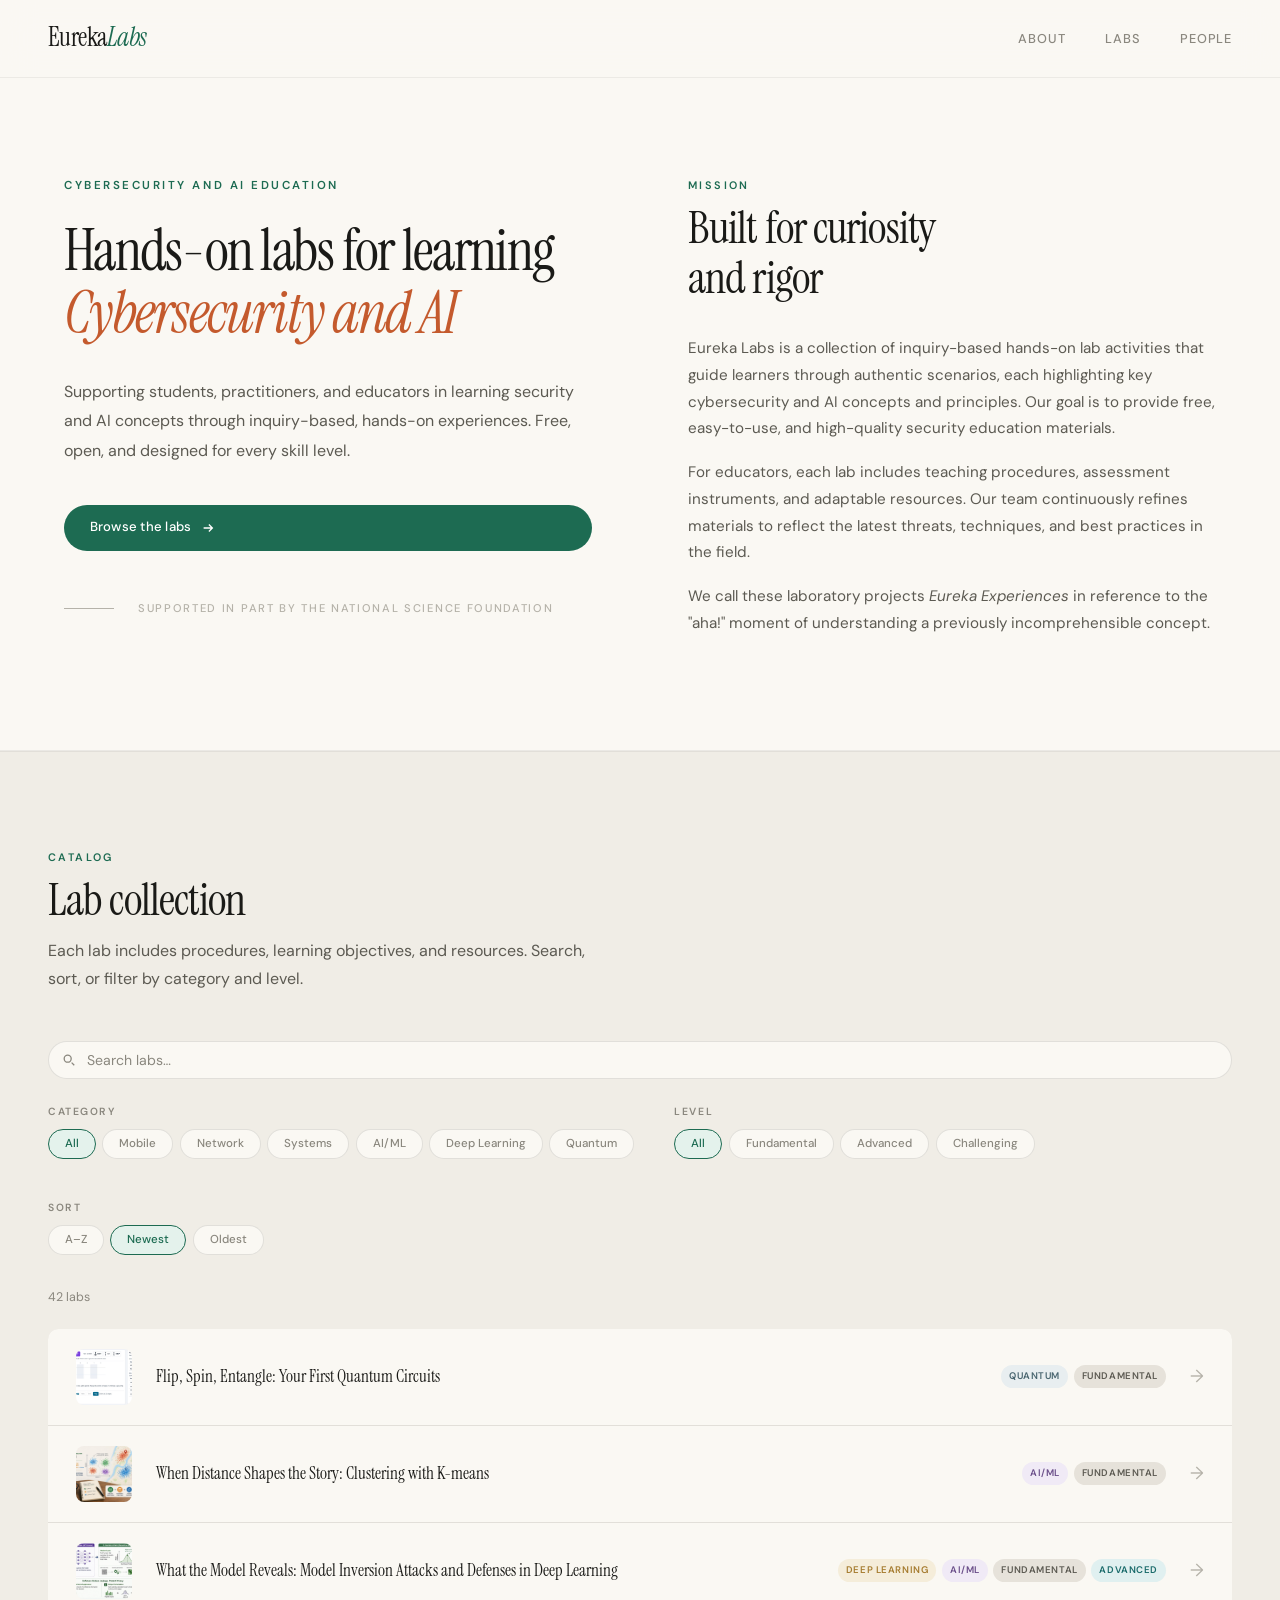
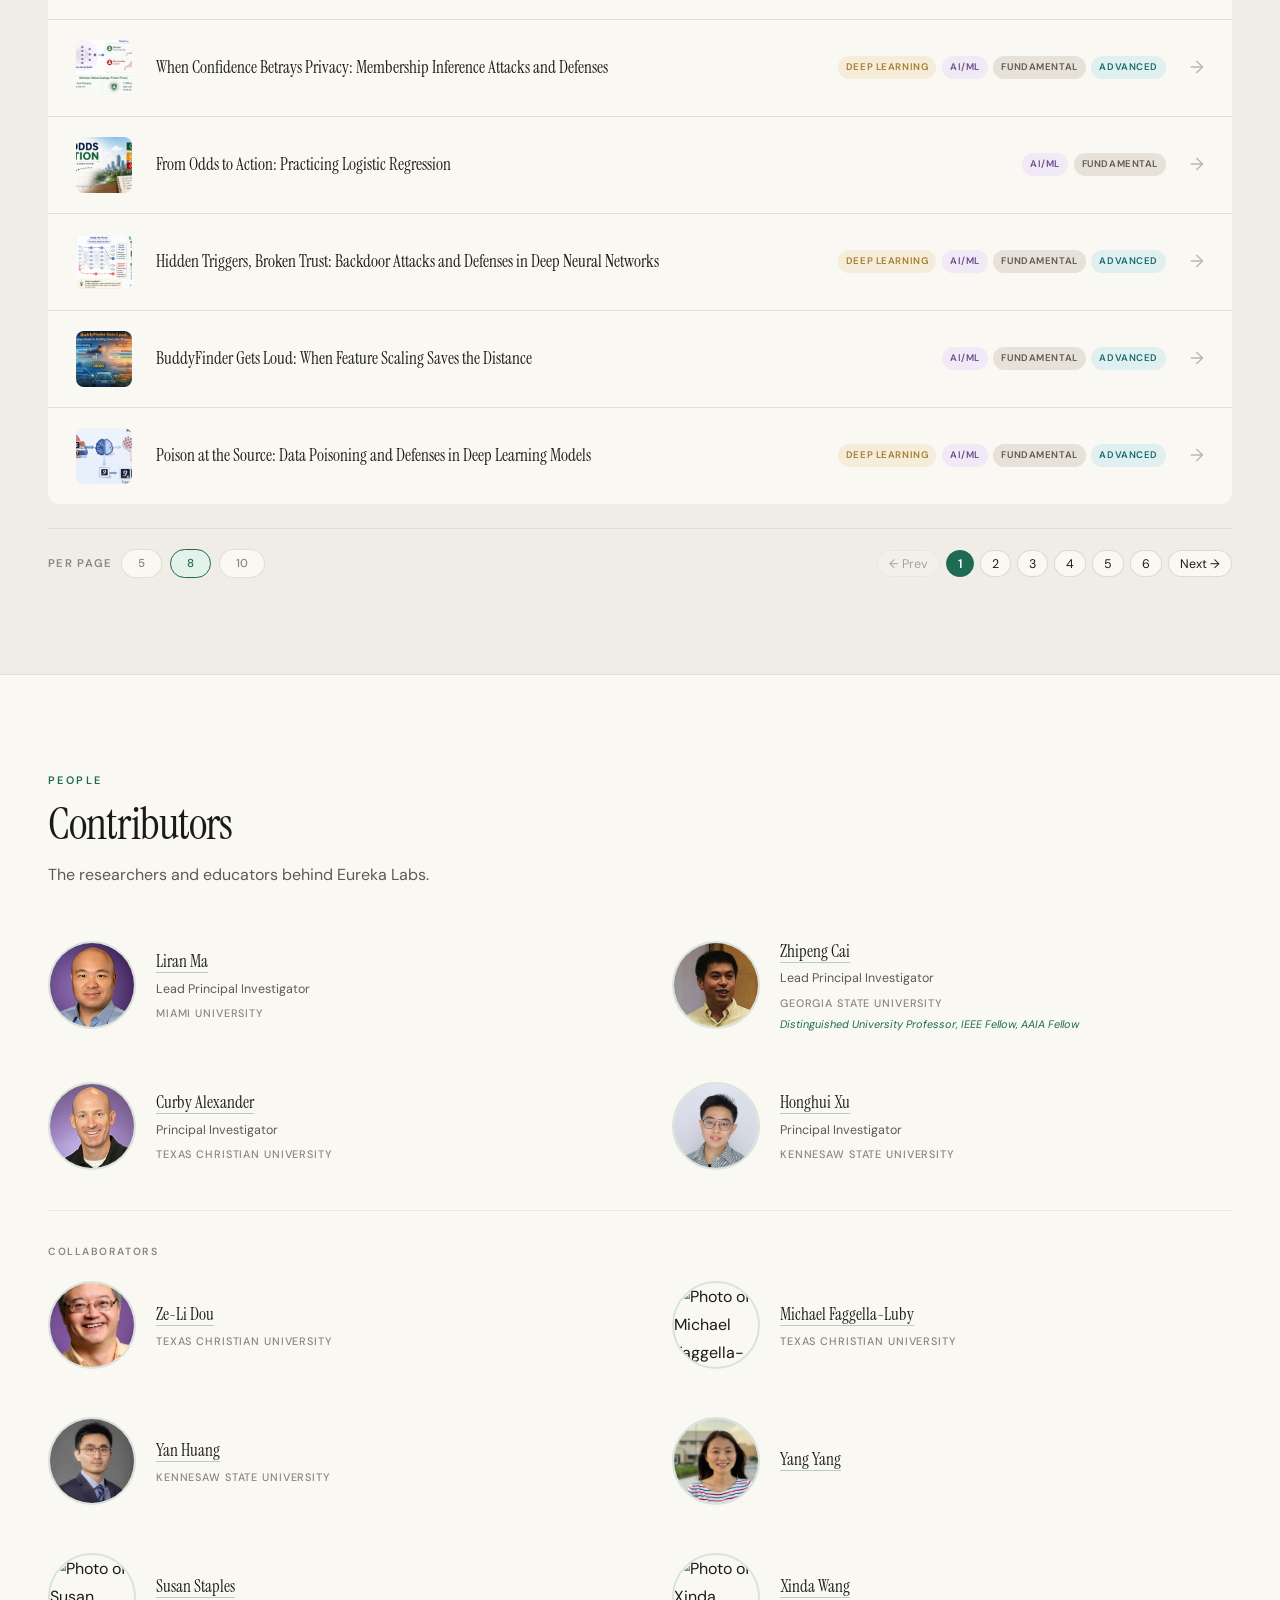
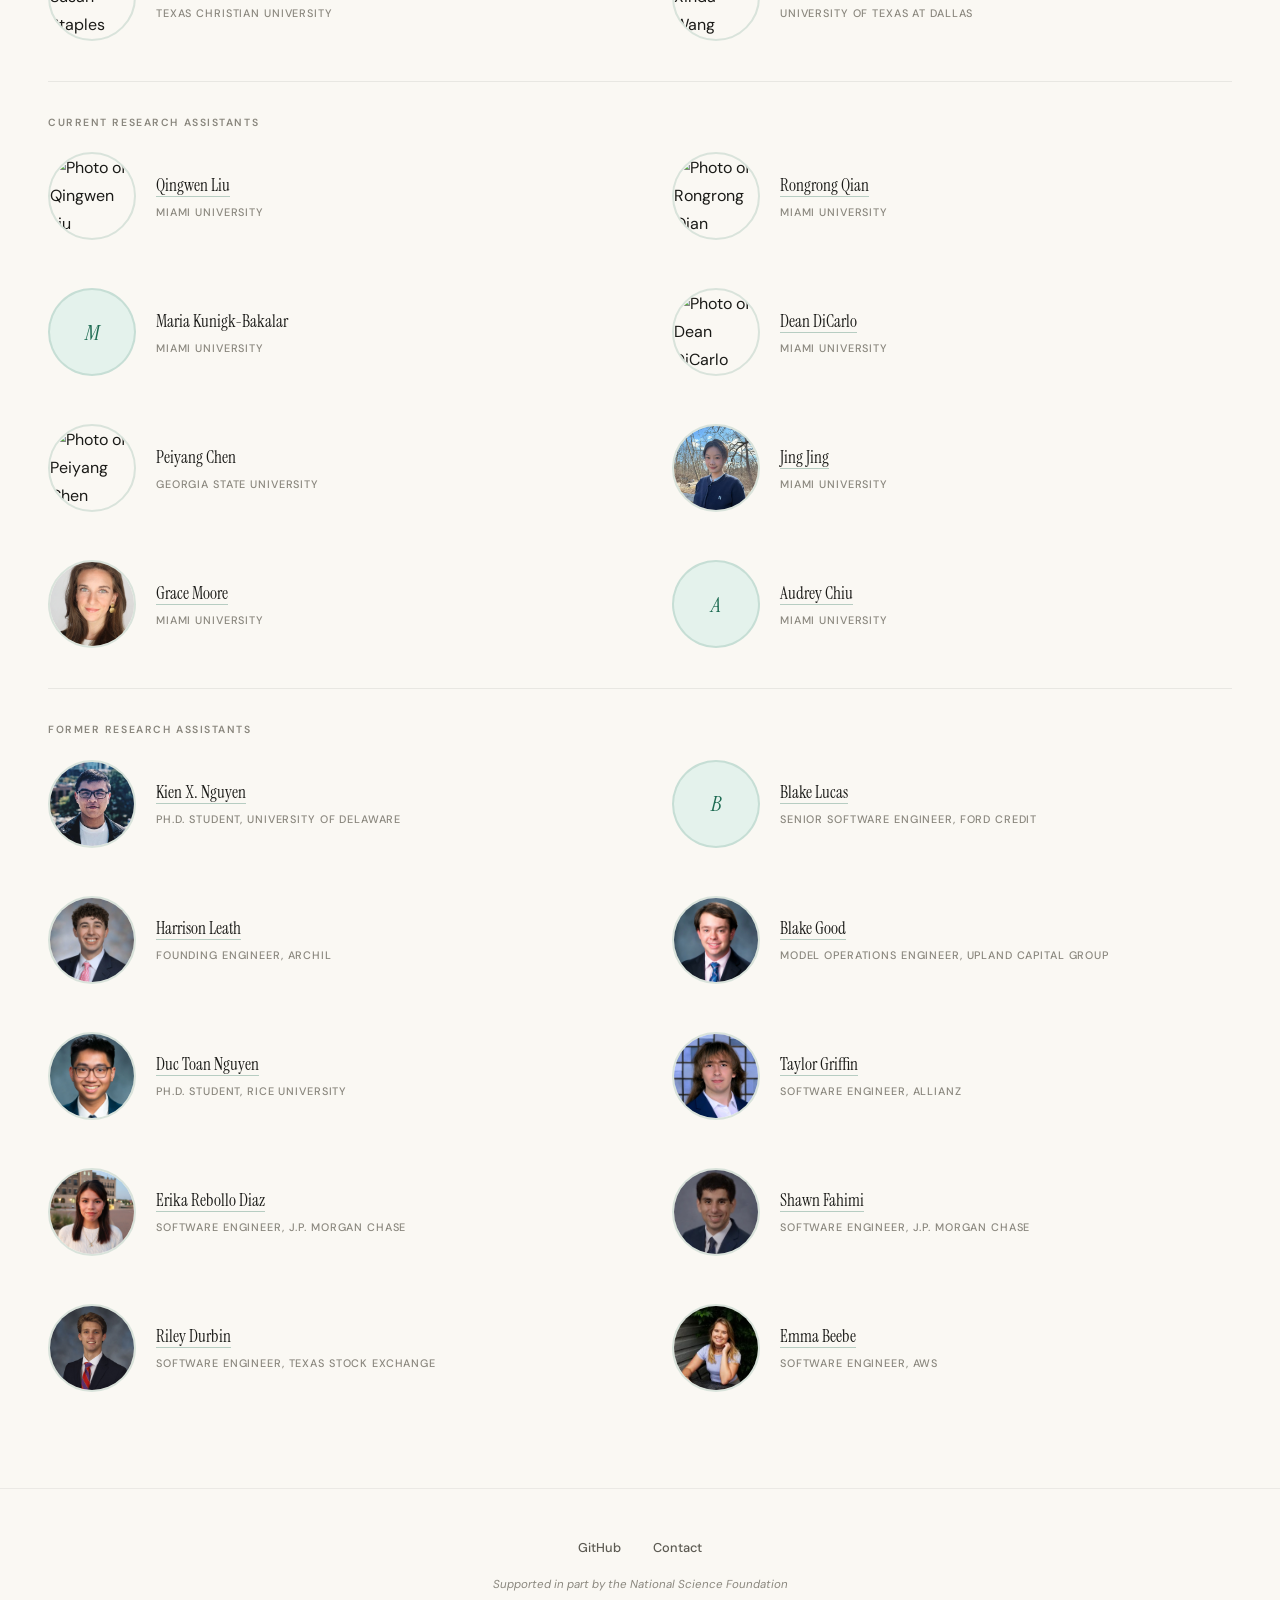
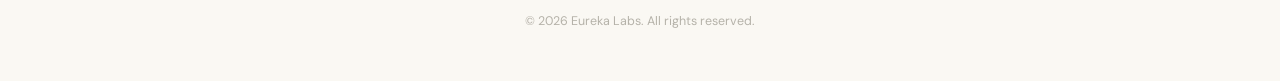
==== commit f16538f0: "Add LinkedIn link for Audrey Chiu Bump to v28.  Co-Authored-By: Claude Opus 5.5 <noreply@anthropic.c" ====
--- a/index.html
+++ b/index.html
@@ -138,8 +138,8 @@
     <p>&copy; <span id="copyright-year">2026</span> Eureka Labs. All rights reserved.</p>
   </footer>
 
-  <script src="data.js?v=27"></script>
-  <script src="utils.js?v=27"></script>
-  <script src="app.js?v=27"></script>
+  <script src="data.js?v=28"></script>
+  <script src="utils.js?v=28"></script>
+  <script src="app.js?v=28"></script>
 </body>
 </html>
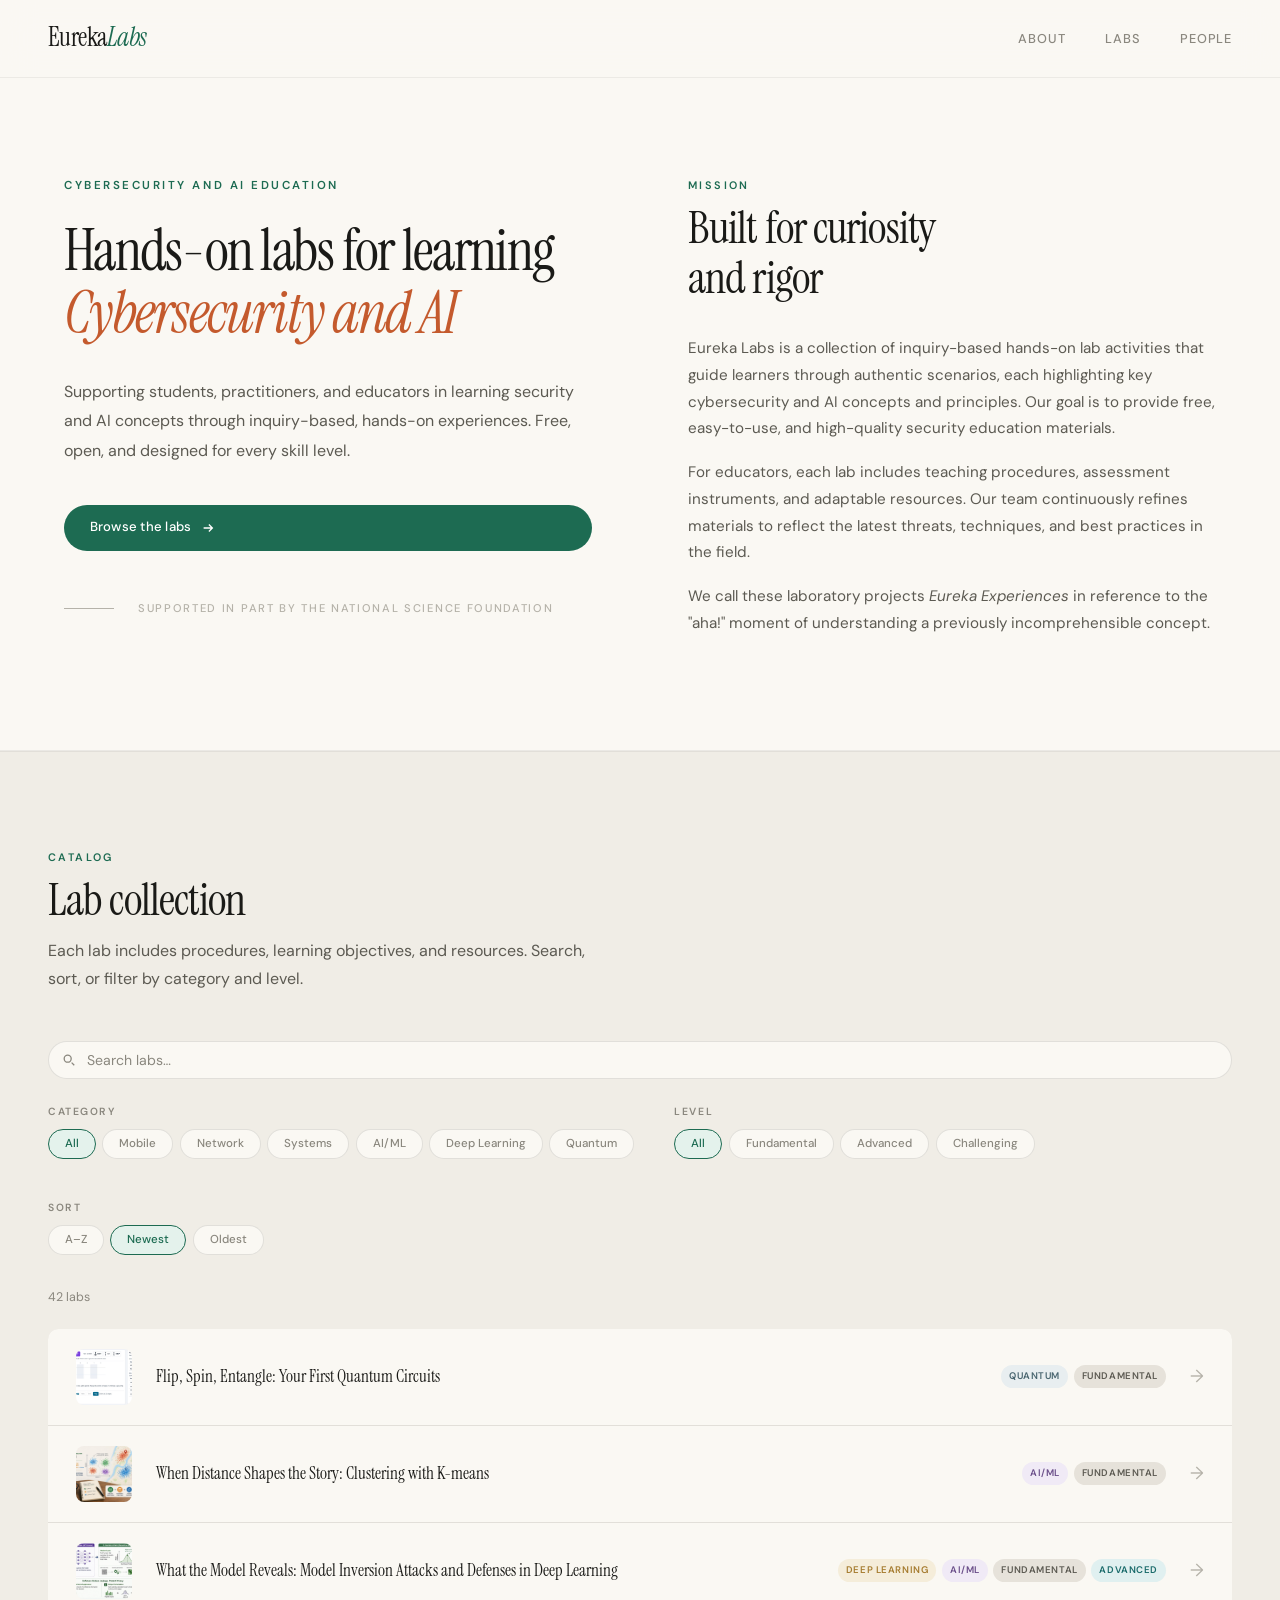
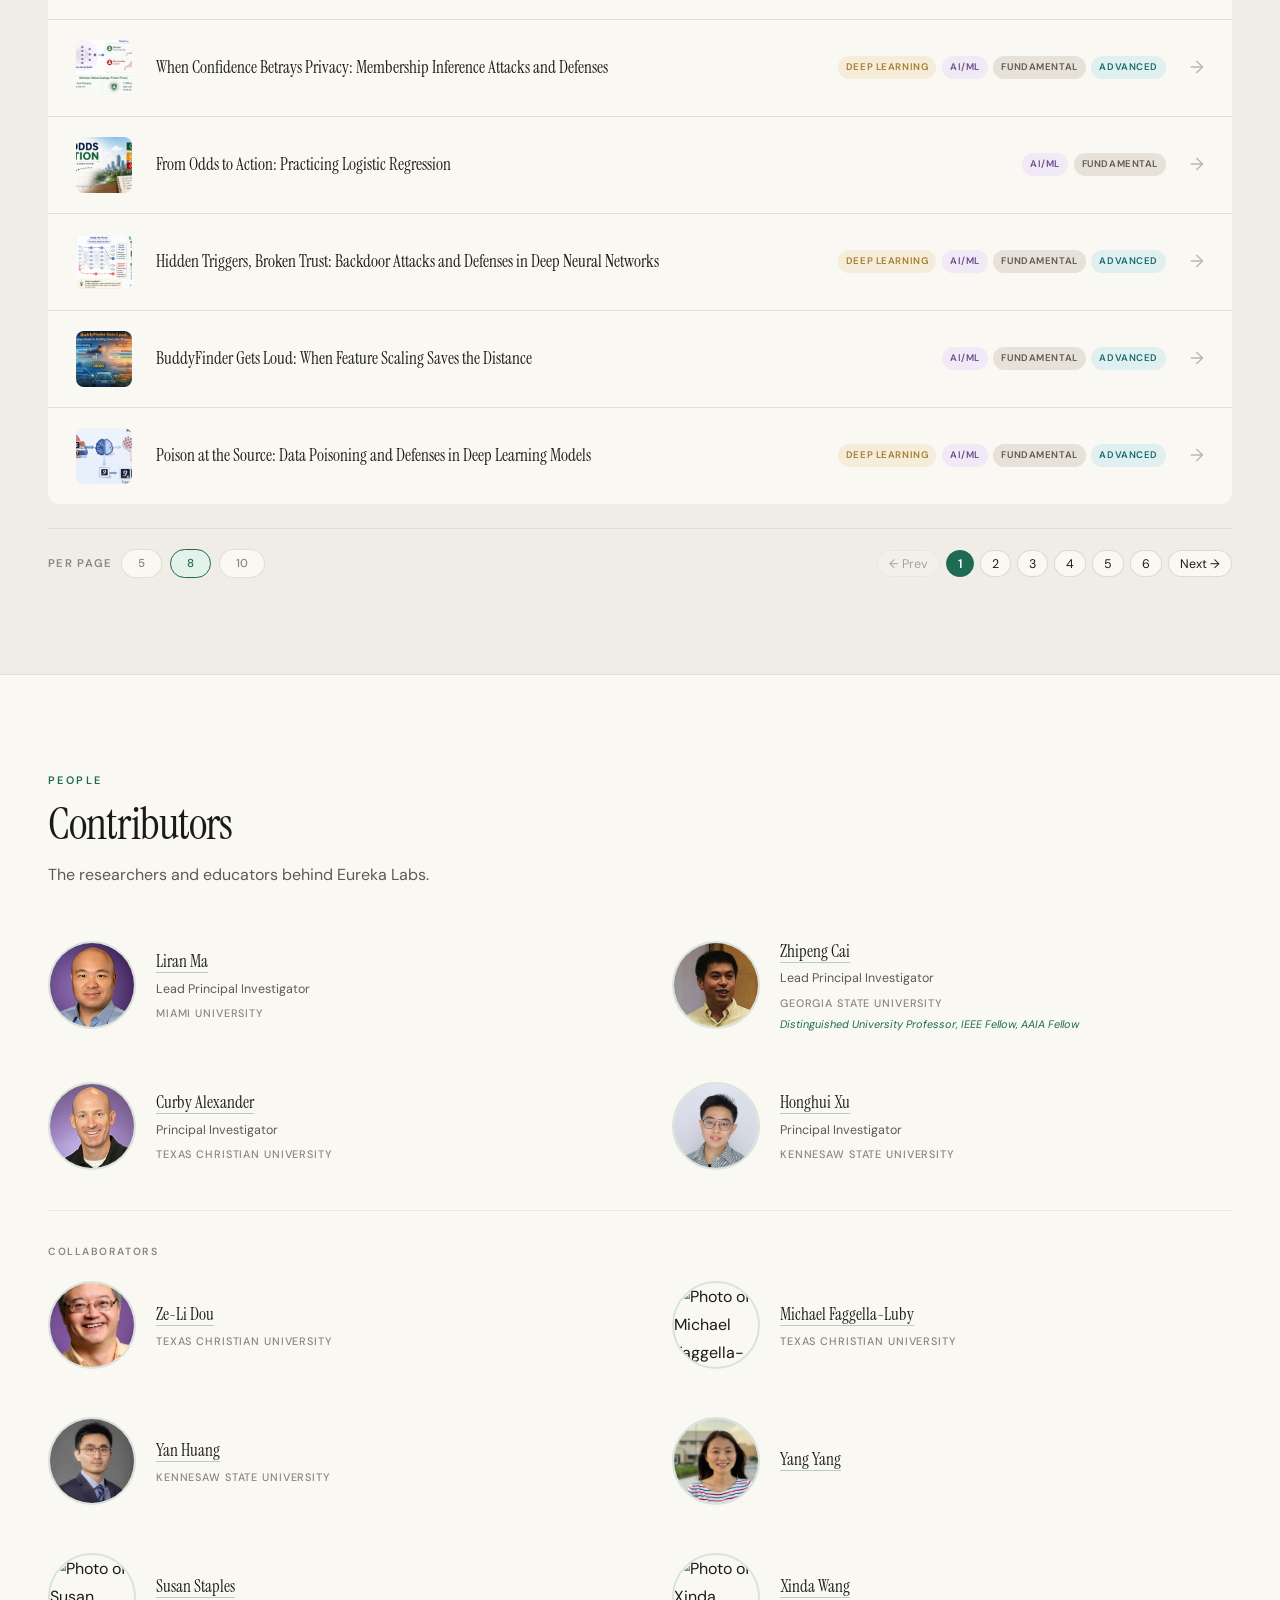
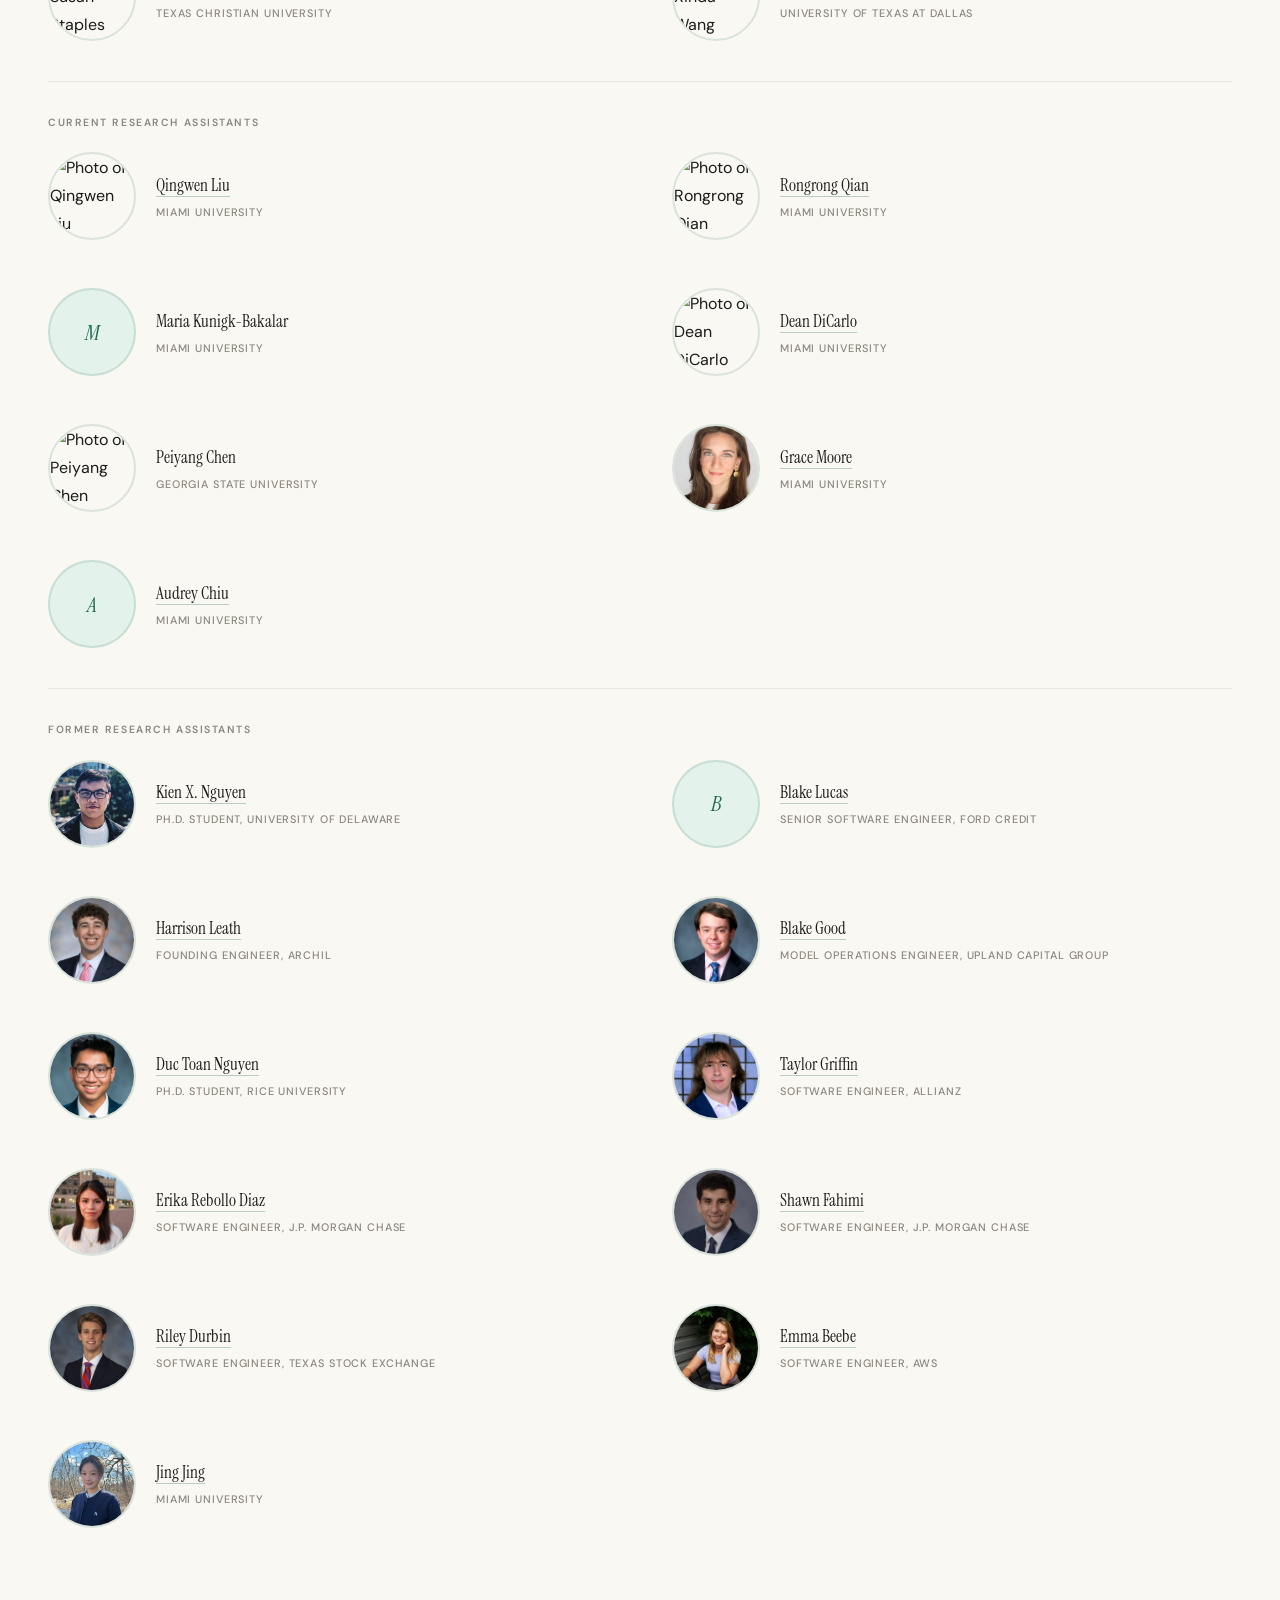
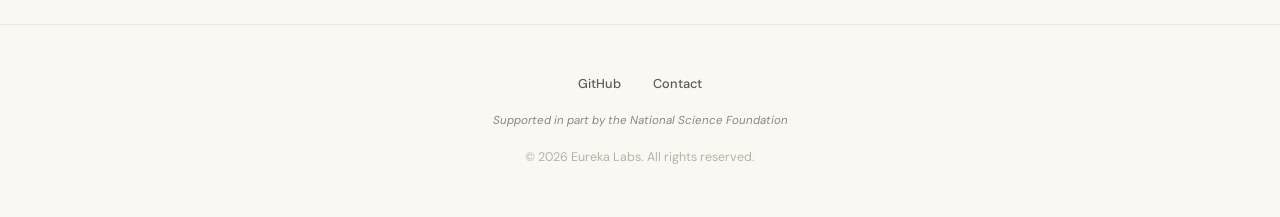
==== commit 05ed4133: "Move Jing Jing to Former Research Assistants Bump to v29.  Co-Authored-By: Claude Opus 5.5 <noreply@" ====
--- a/index.html
+++ b/index.html
@@ -138,8 +138,8 @@
     <p>&copy; <span id="copyright-year">2026</span> Eureka Labs. All rights reserved.</p>
   </footer>
 
-  <script src="data.js?v=28"></script>
-  <script src="utils.js?v=28"></script>
-  <script src="app.js?v=28"></script>
+  <script src="data.js?v=29"></script>
+  <script src="utils.js?v=29"></script>
+  <script src="app.js?v=29"></script>
 </body>
 </html>
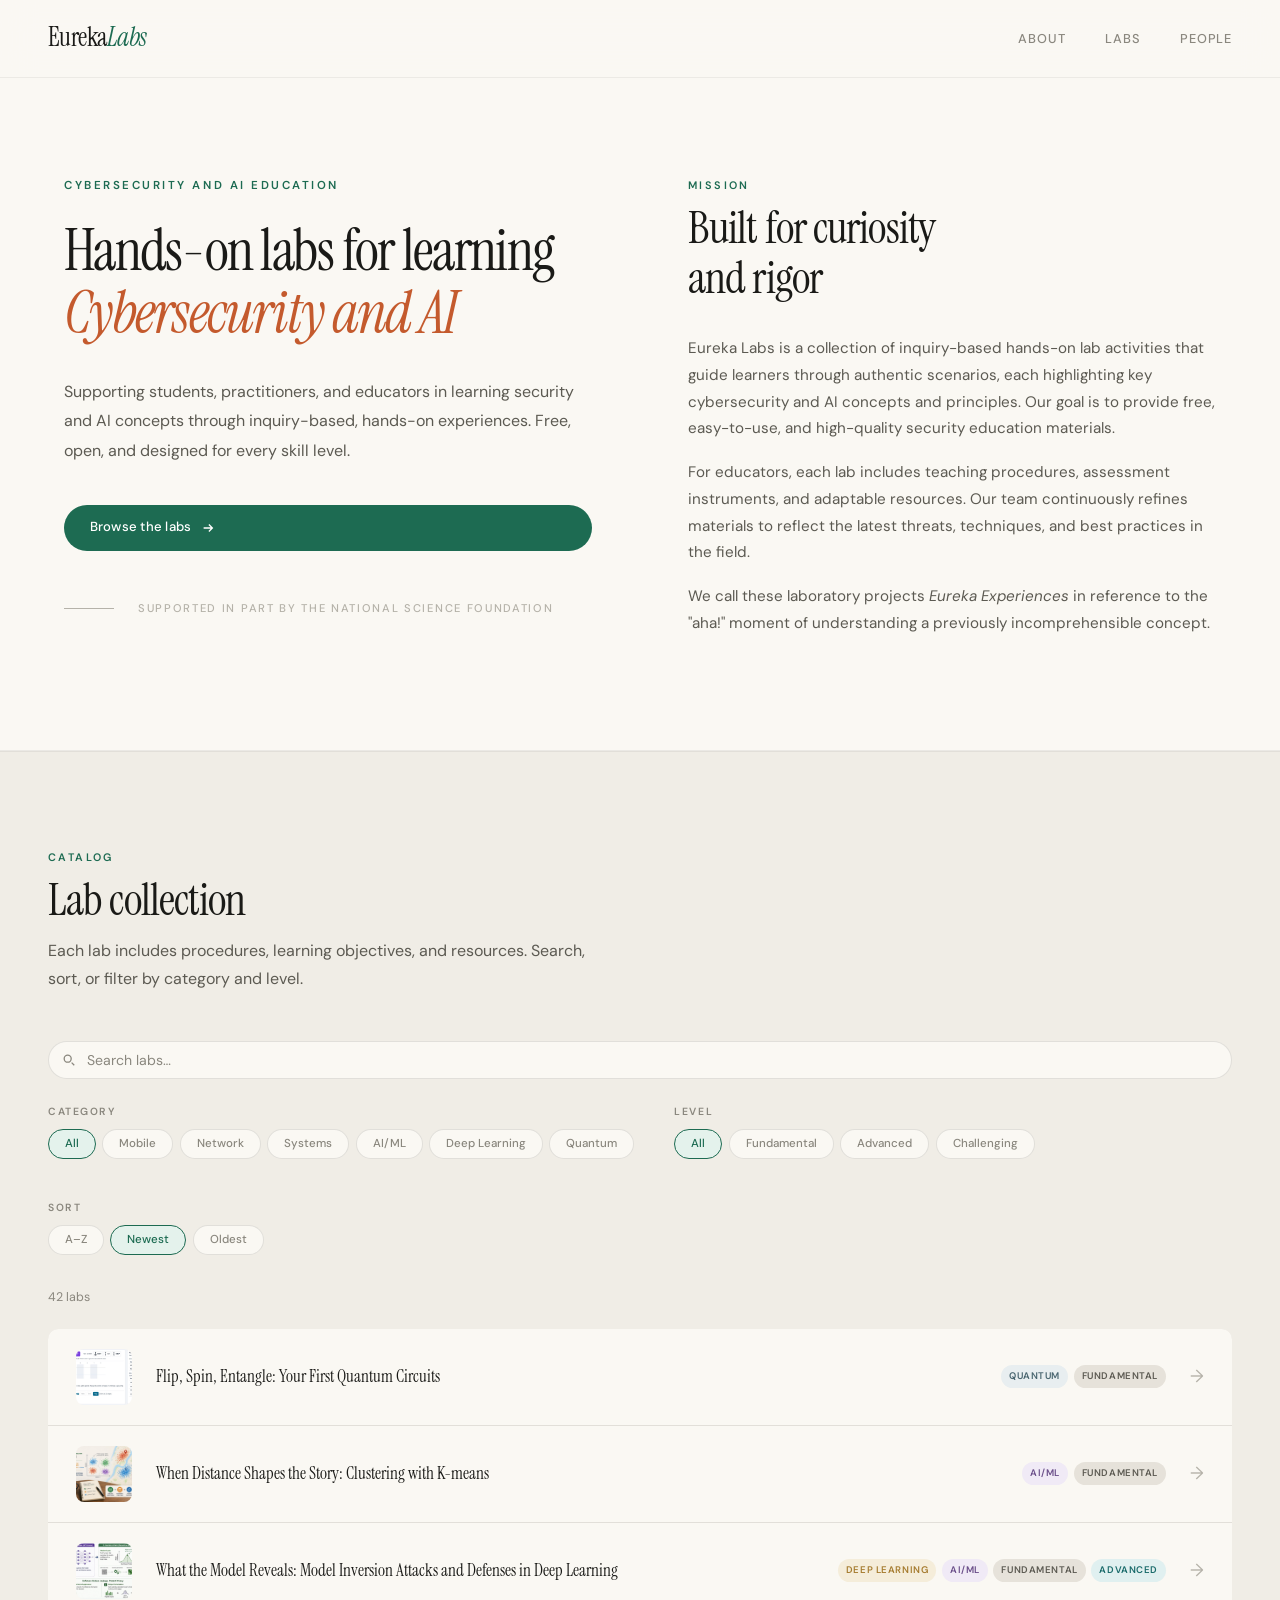
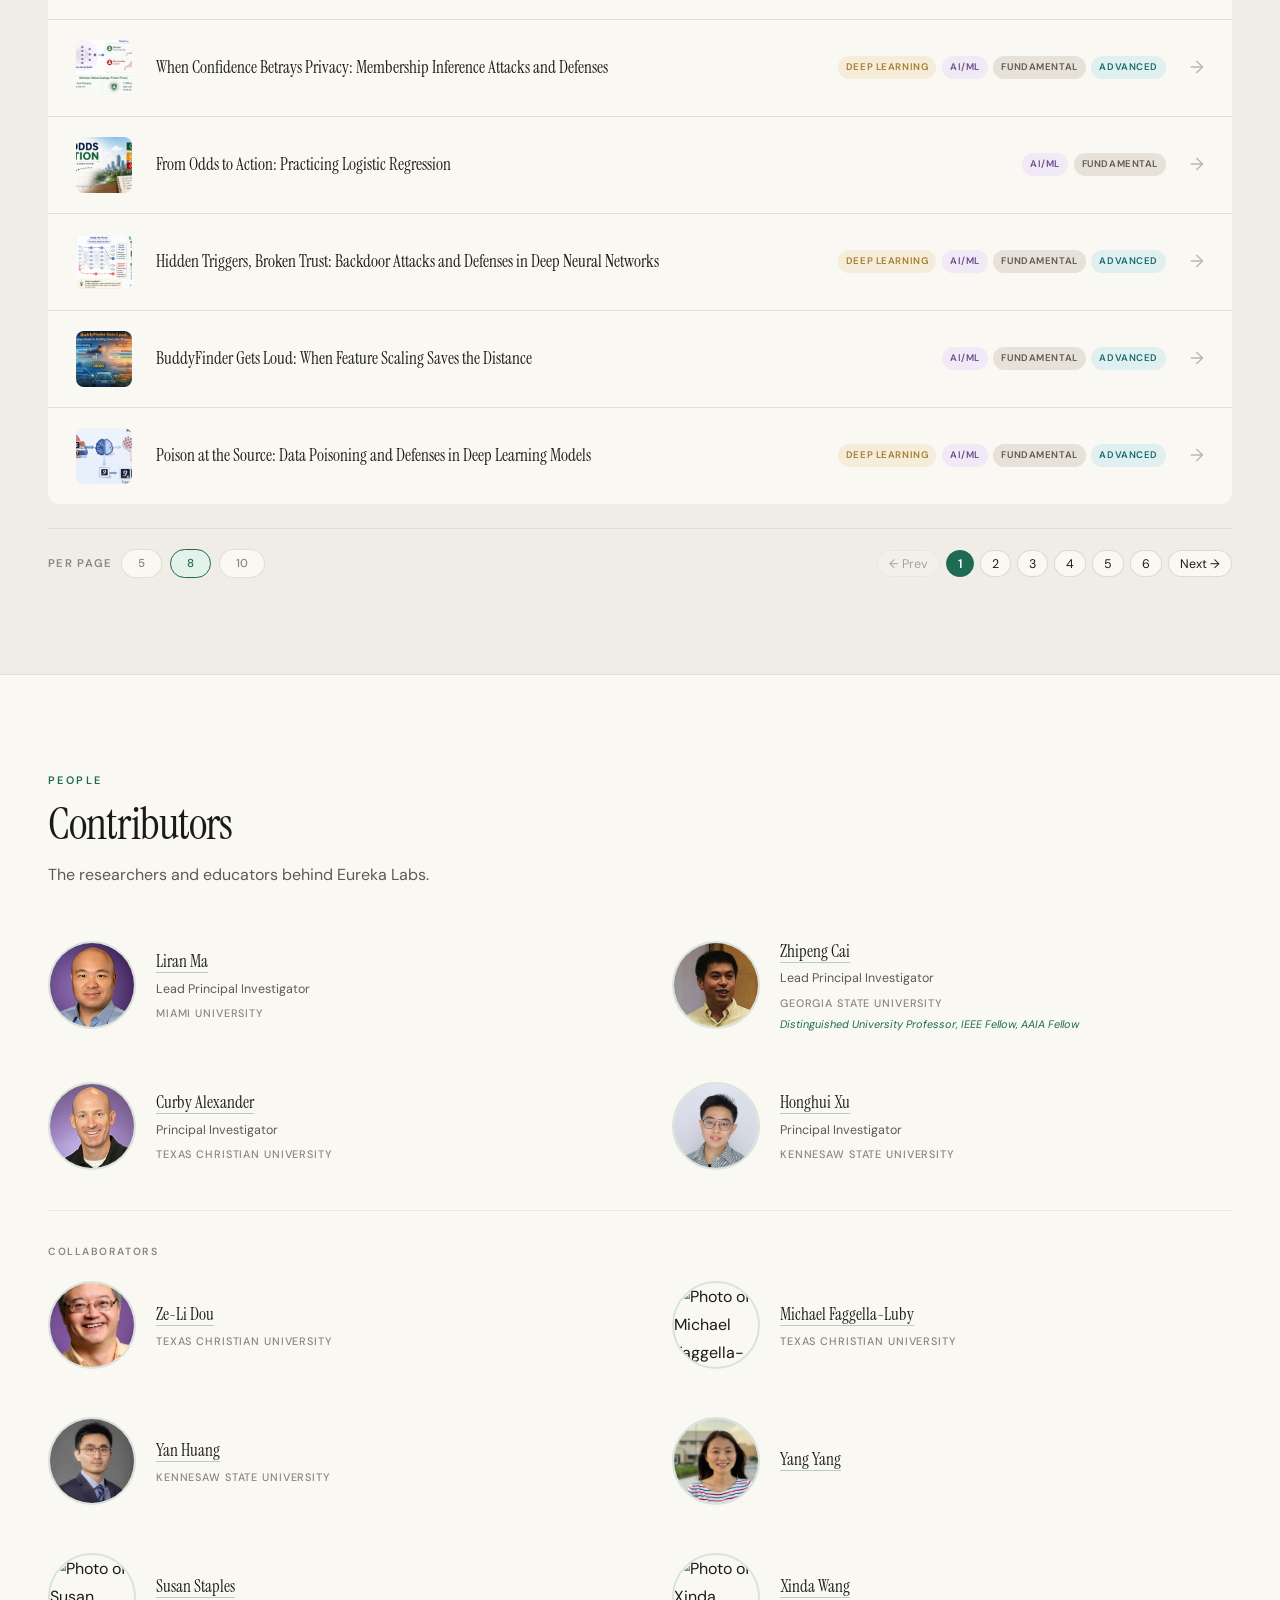
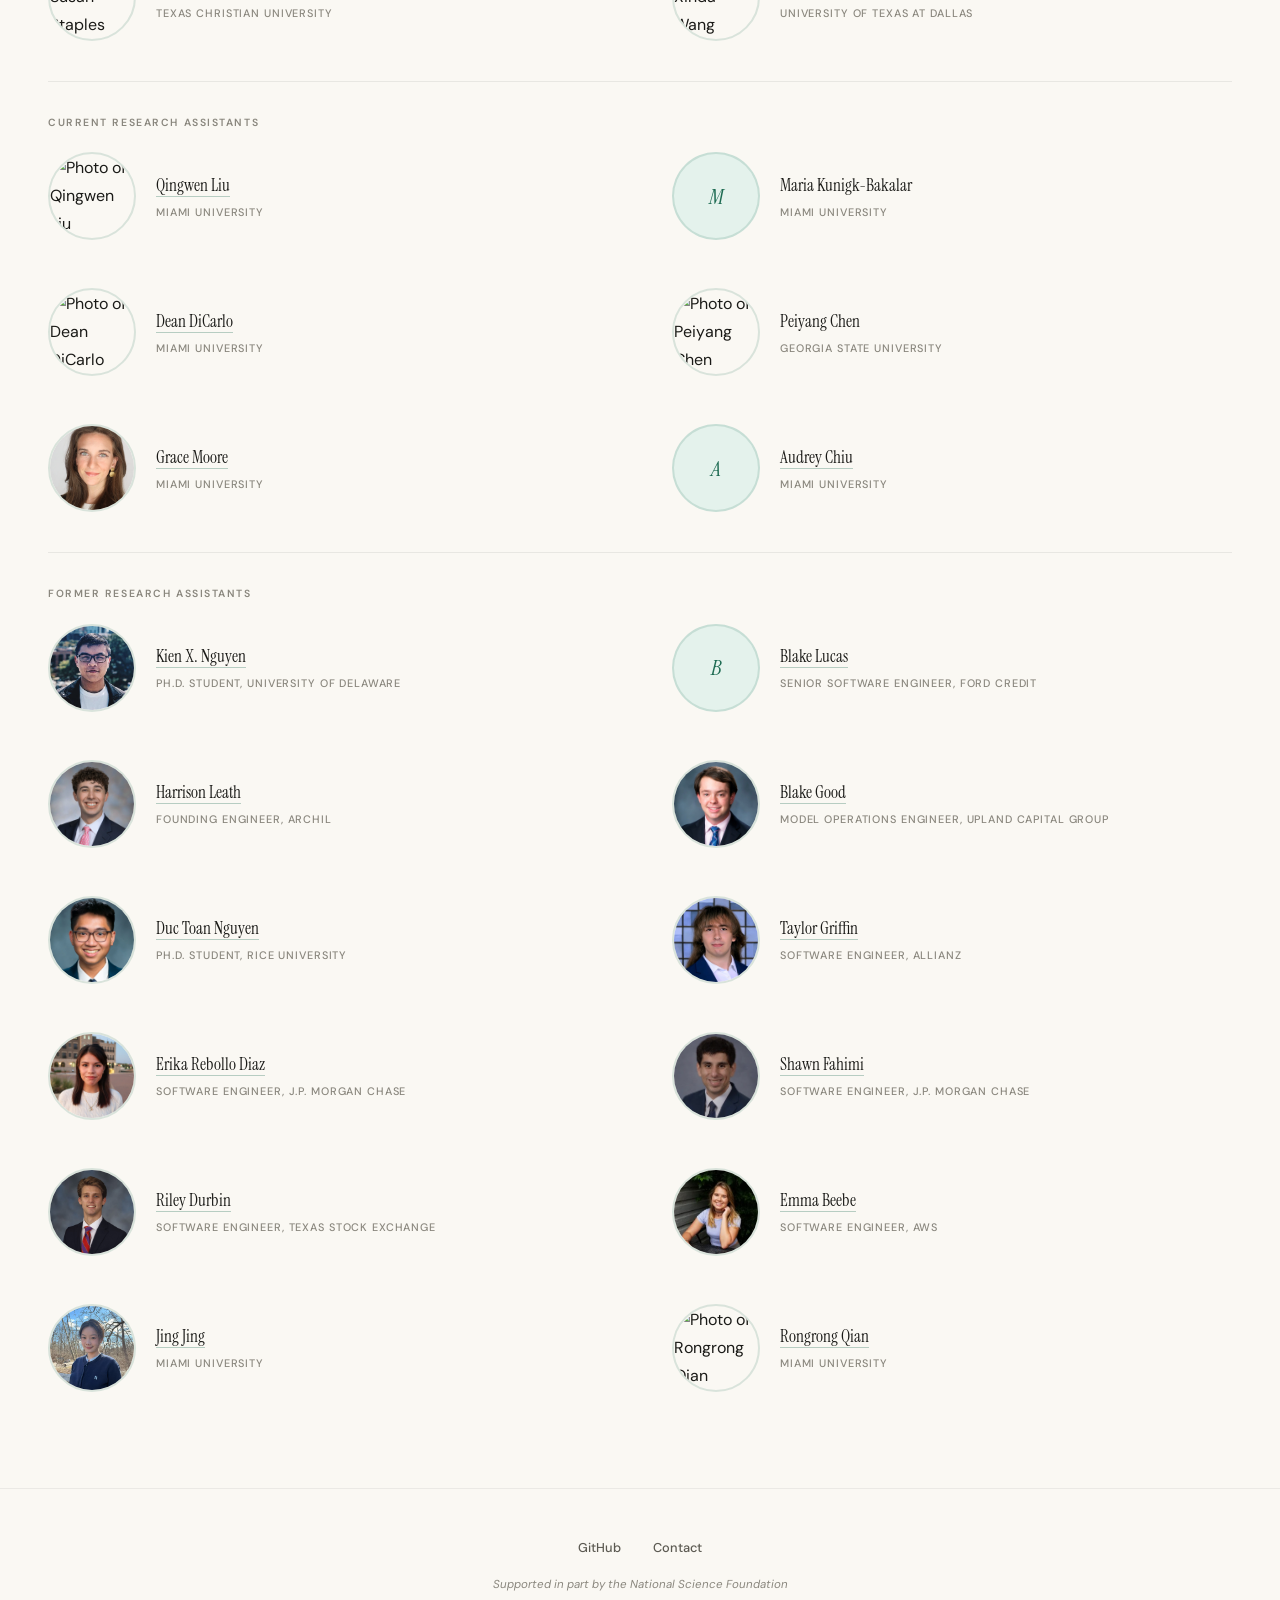
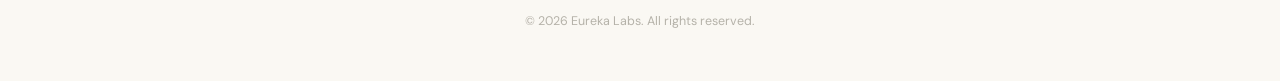
==== commit 6c1d5ff7: "Move Rongrong Qian to Former Research Assistants Bump to v30.  Co-Authored-By: Claude Opus 5.5 <nore" ====
--- a/index.html
+++ b/index.html
@@ -138,8 +138,8 @@
     <p>&copy; <span id="copyright-year">2026</span> Eureka Labs. All rights reserved.</p>
   </footer>
 
-  <script src="data.js?v=29"></script>
-  <script src="utils.js?v=29"></script>
-  <script src="app.js?v=29"></script>
+  <script src="data.js?v=30"></script>
+  <script src="utils.js?v=30"></script>
+  <script src="app.js?v=30"></script>
 </body>
 </html>
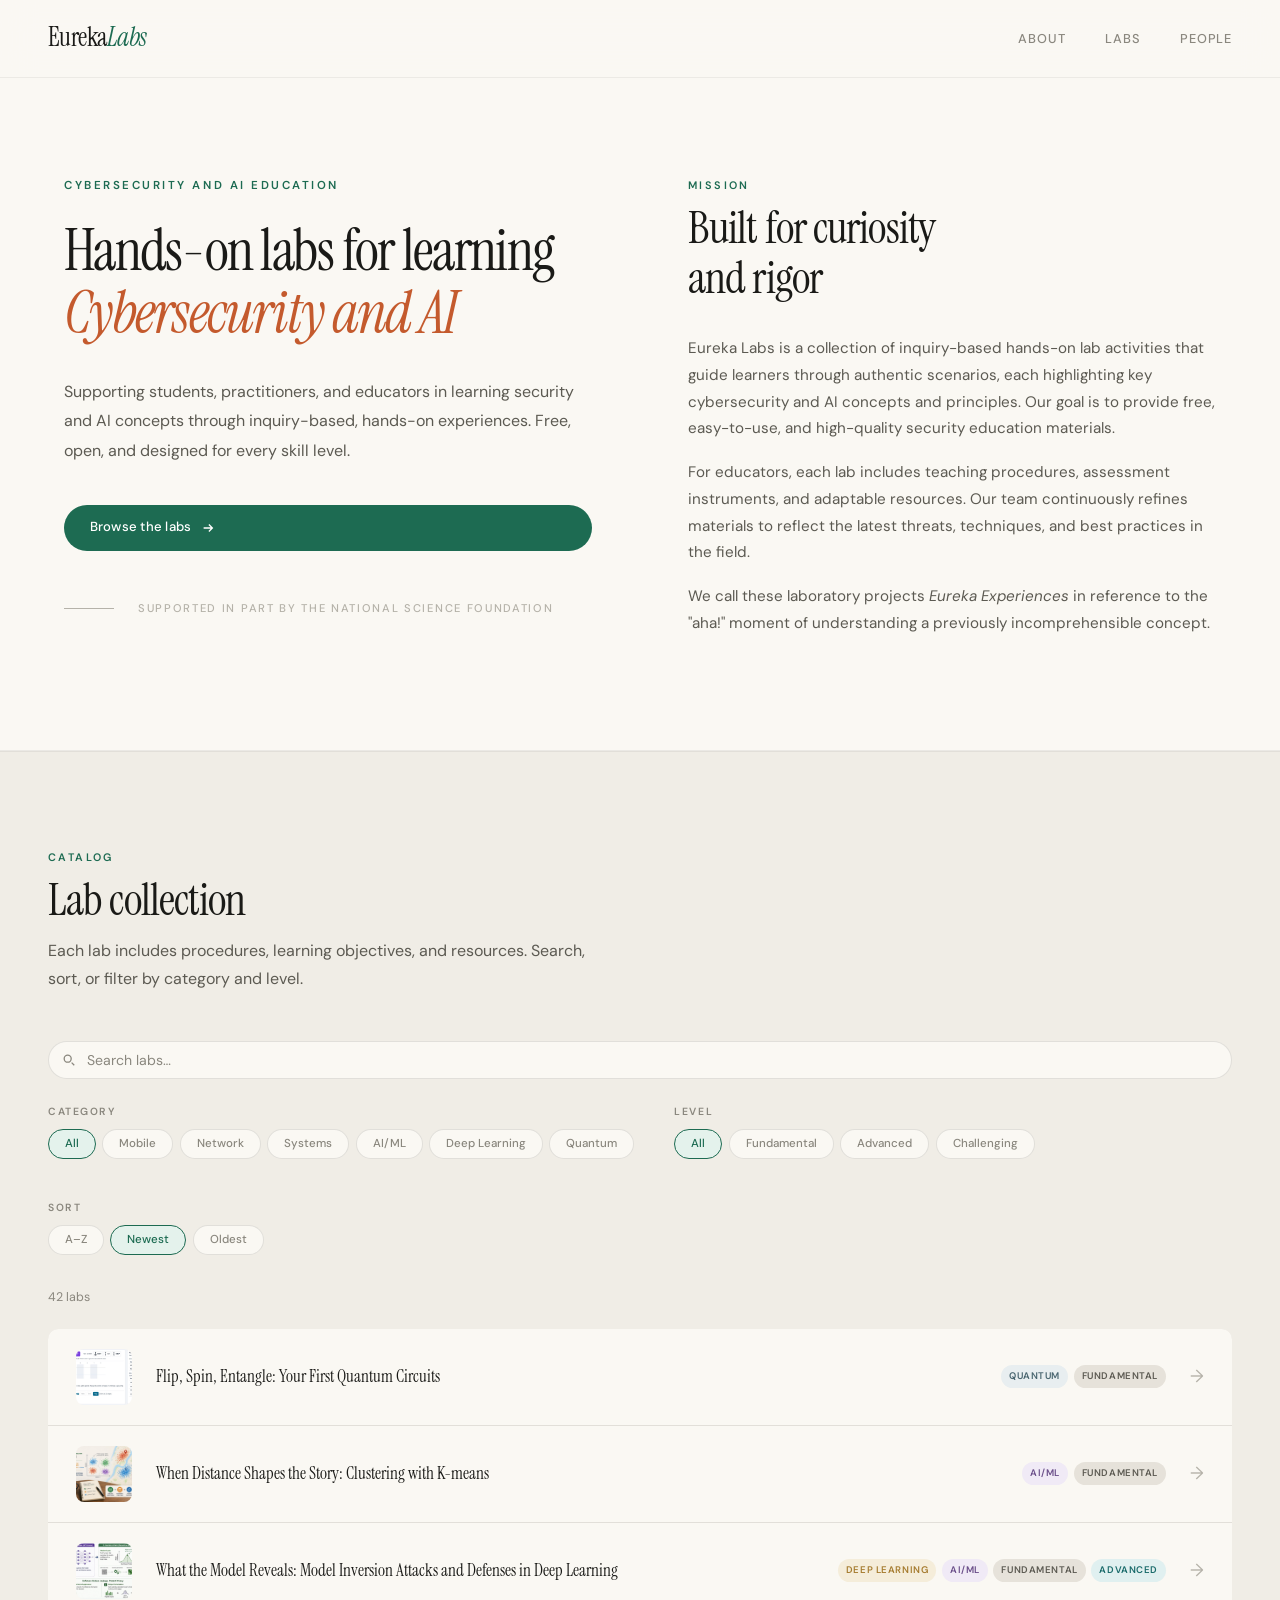
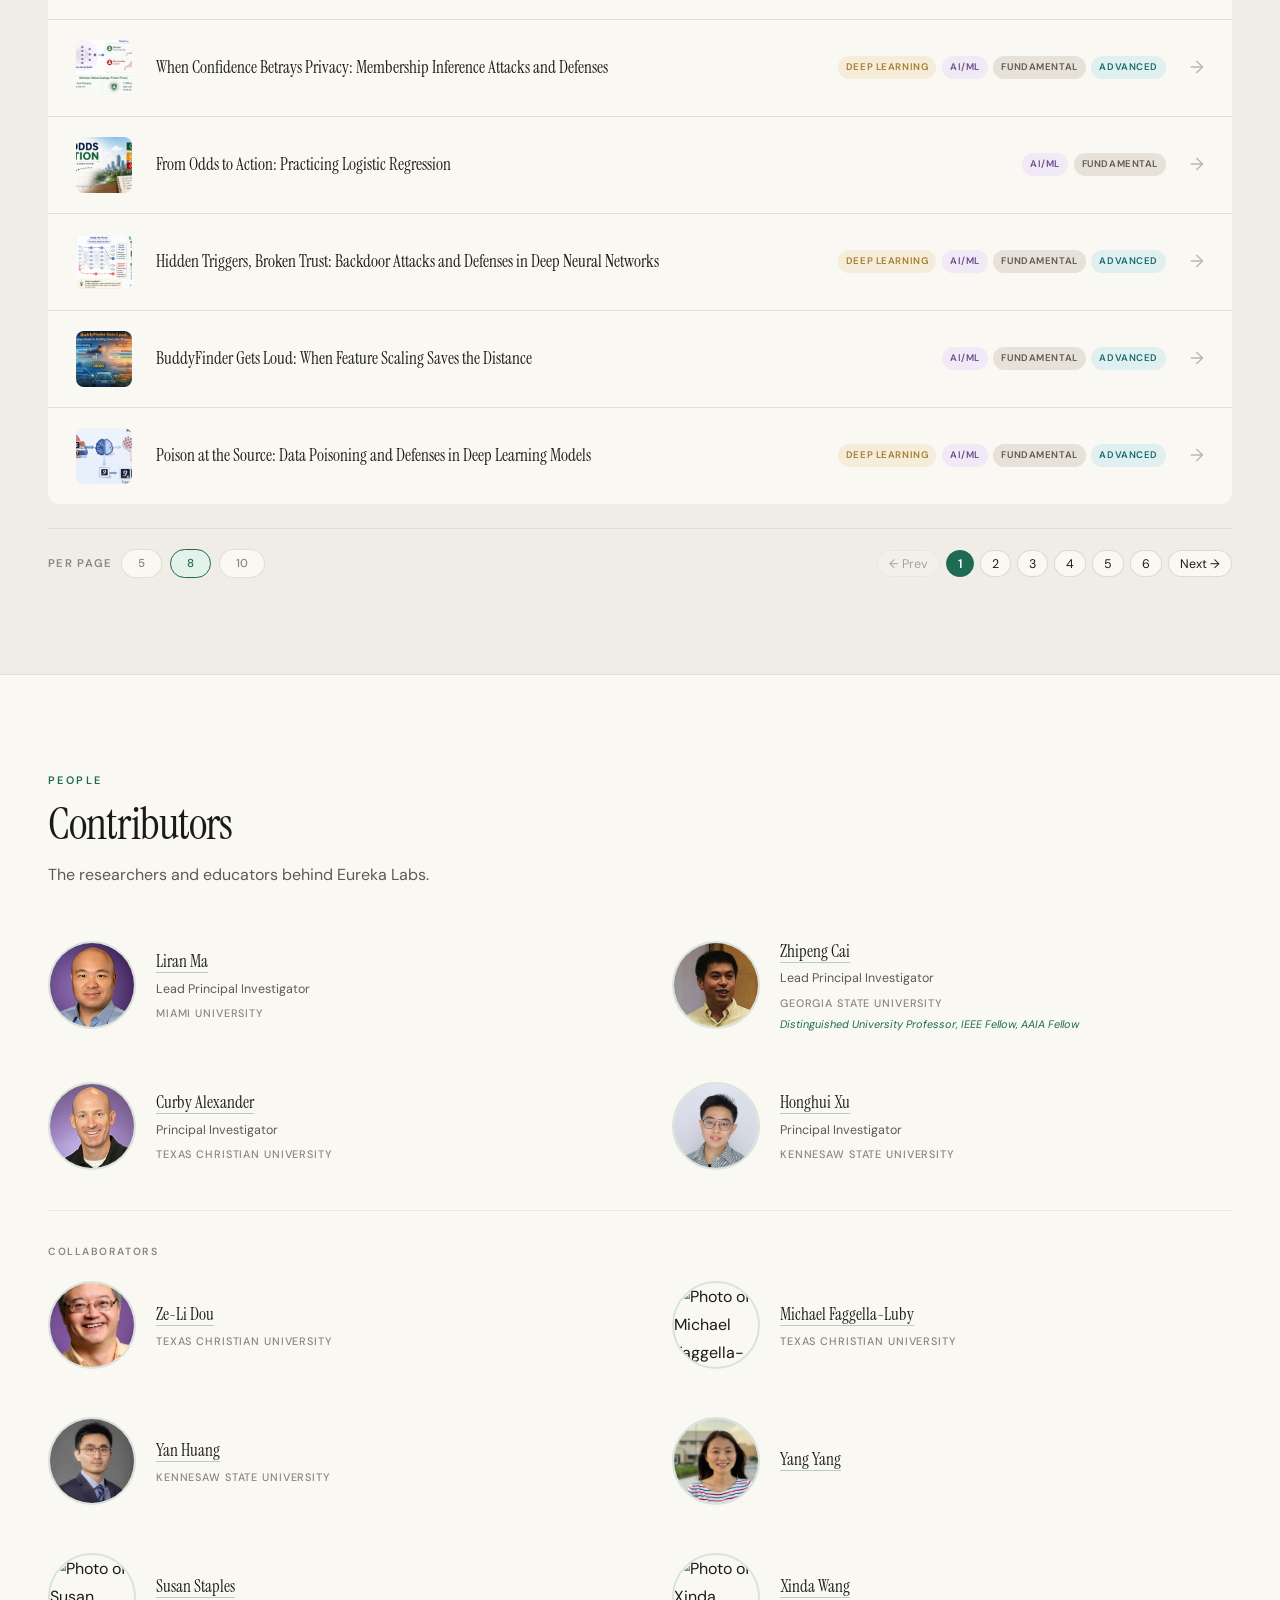
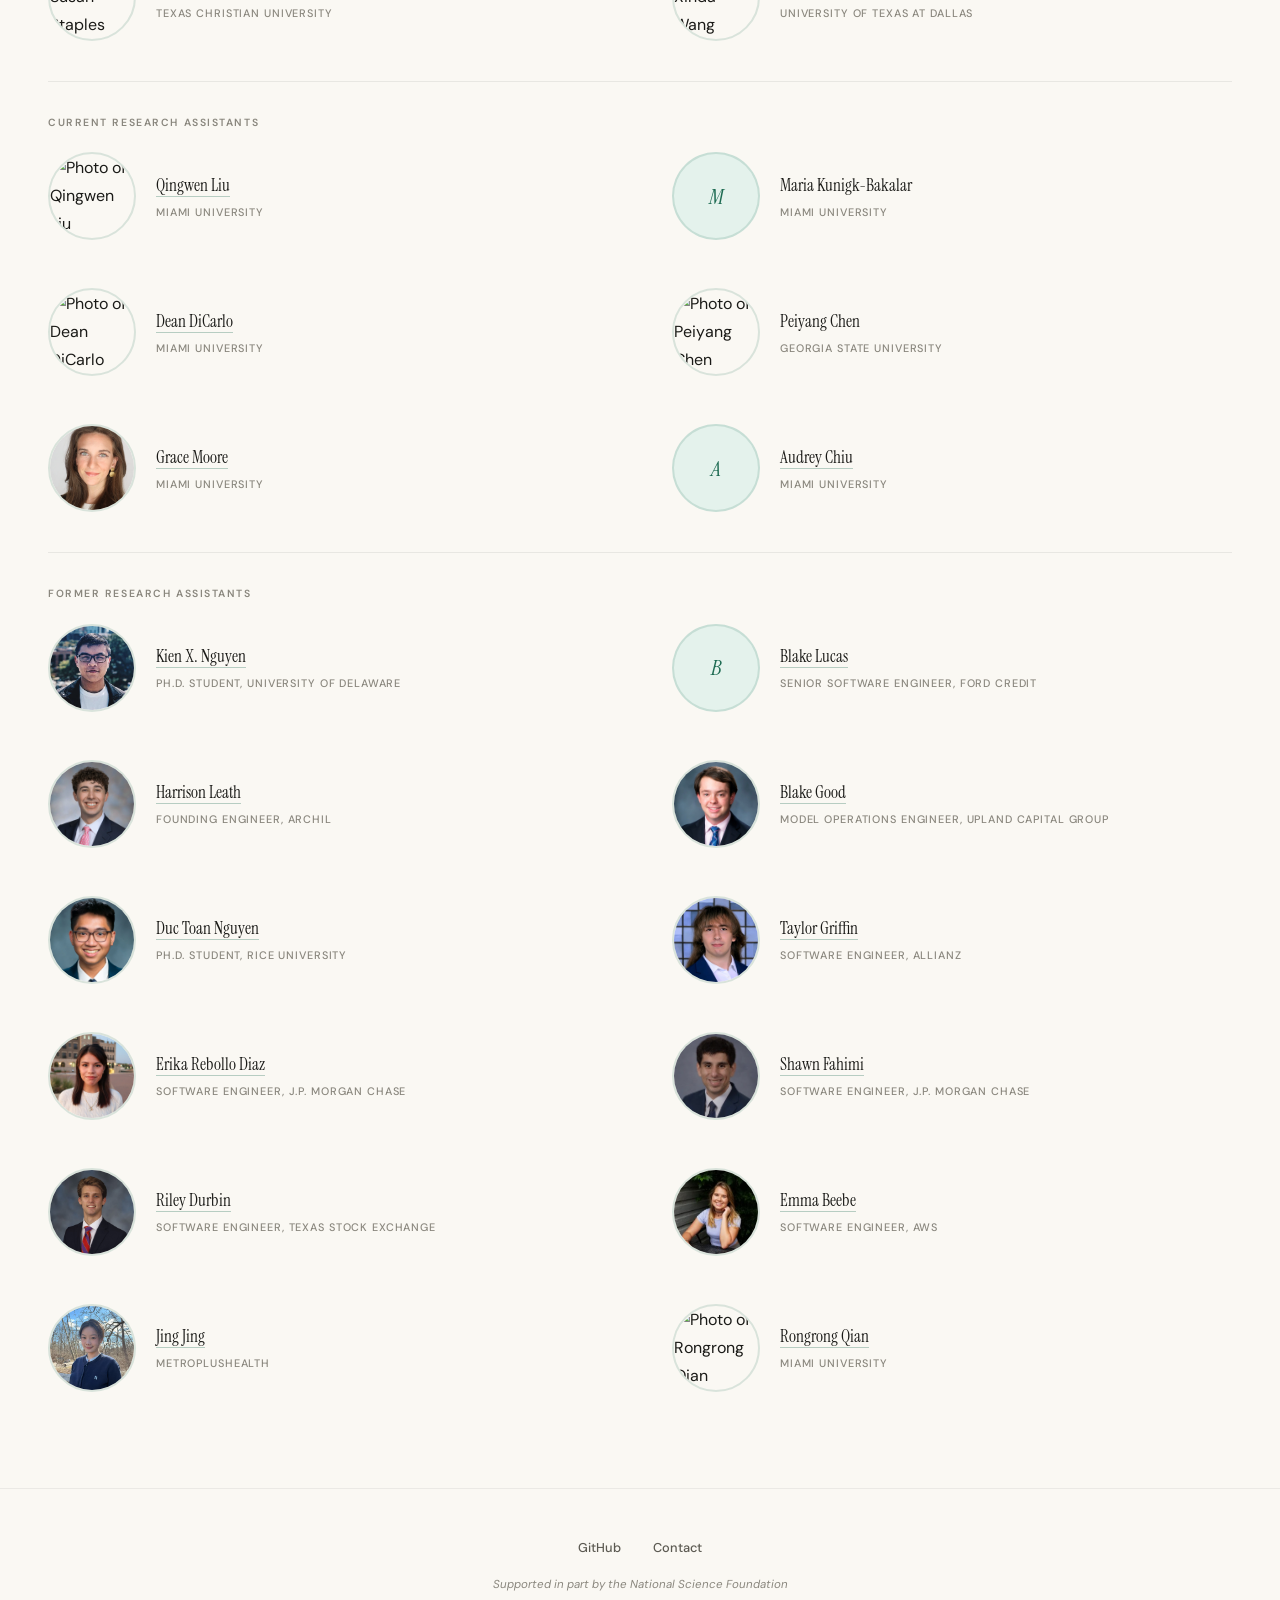
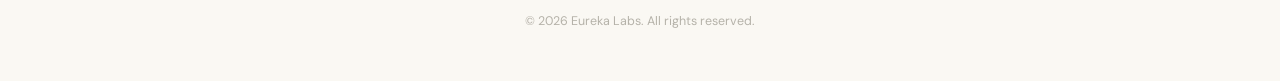
==== commit 05a50ca7: "Update Jing Jing's affiliation to MetroPlusHealth Bump to v31.  Co-Authored-By: Claude Opus 5.5 <nor" ====
--- a/index.html
+++ b/index.html
@@ -138,8 +138,8 @@
     <p>&copy; <span id="copyright-year">2026</span> Eureka Labs. All rights reserved.</p>
   </footer>
 
-  <script src="data.js?v=30"></script>
-  <script src="utils.js?v=30"></script>
-  <script src="app.js?v=30"></script>
+  <script src="data.js?v=31"></script>
+  <script src="utils.js?v=31"></script>
+  <script src="app.js?v=31"></script>
 </body>
 </html>
